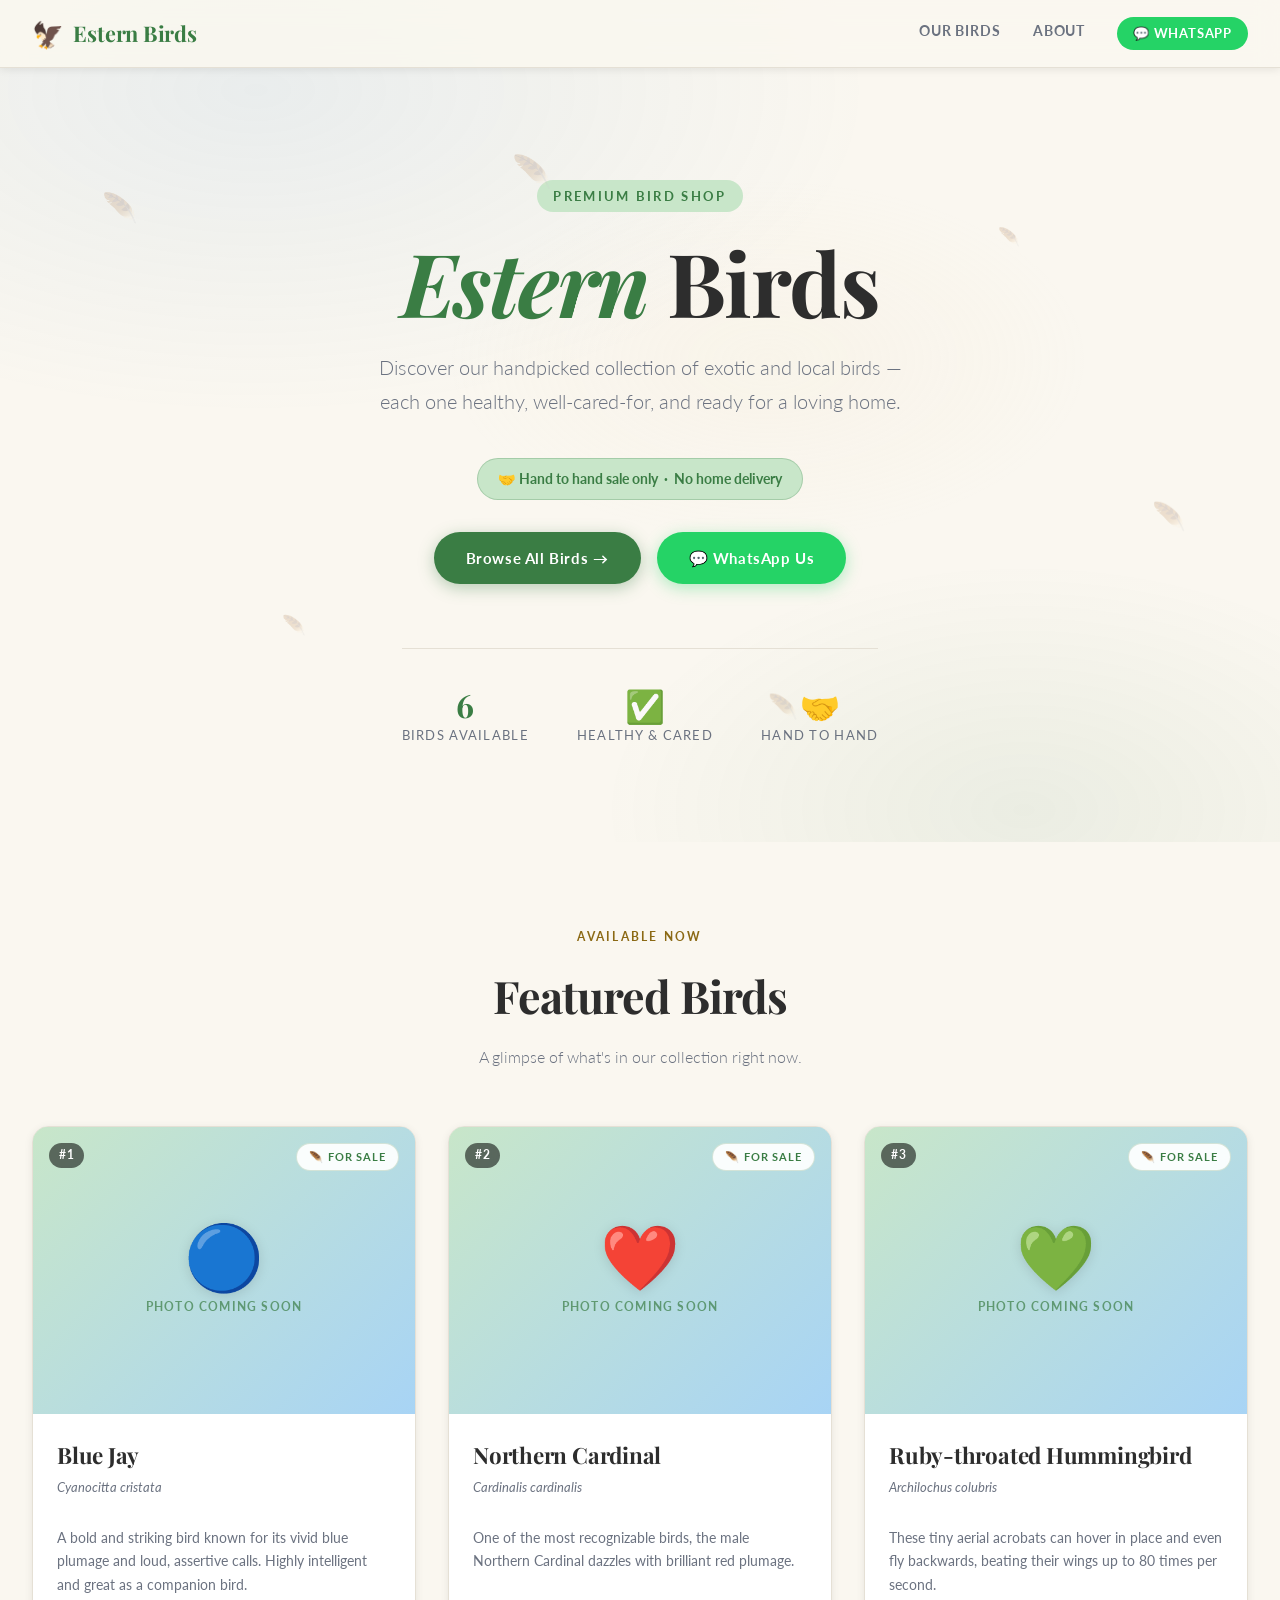
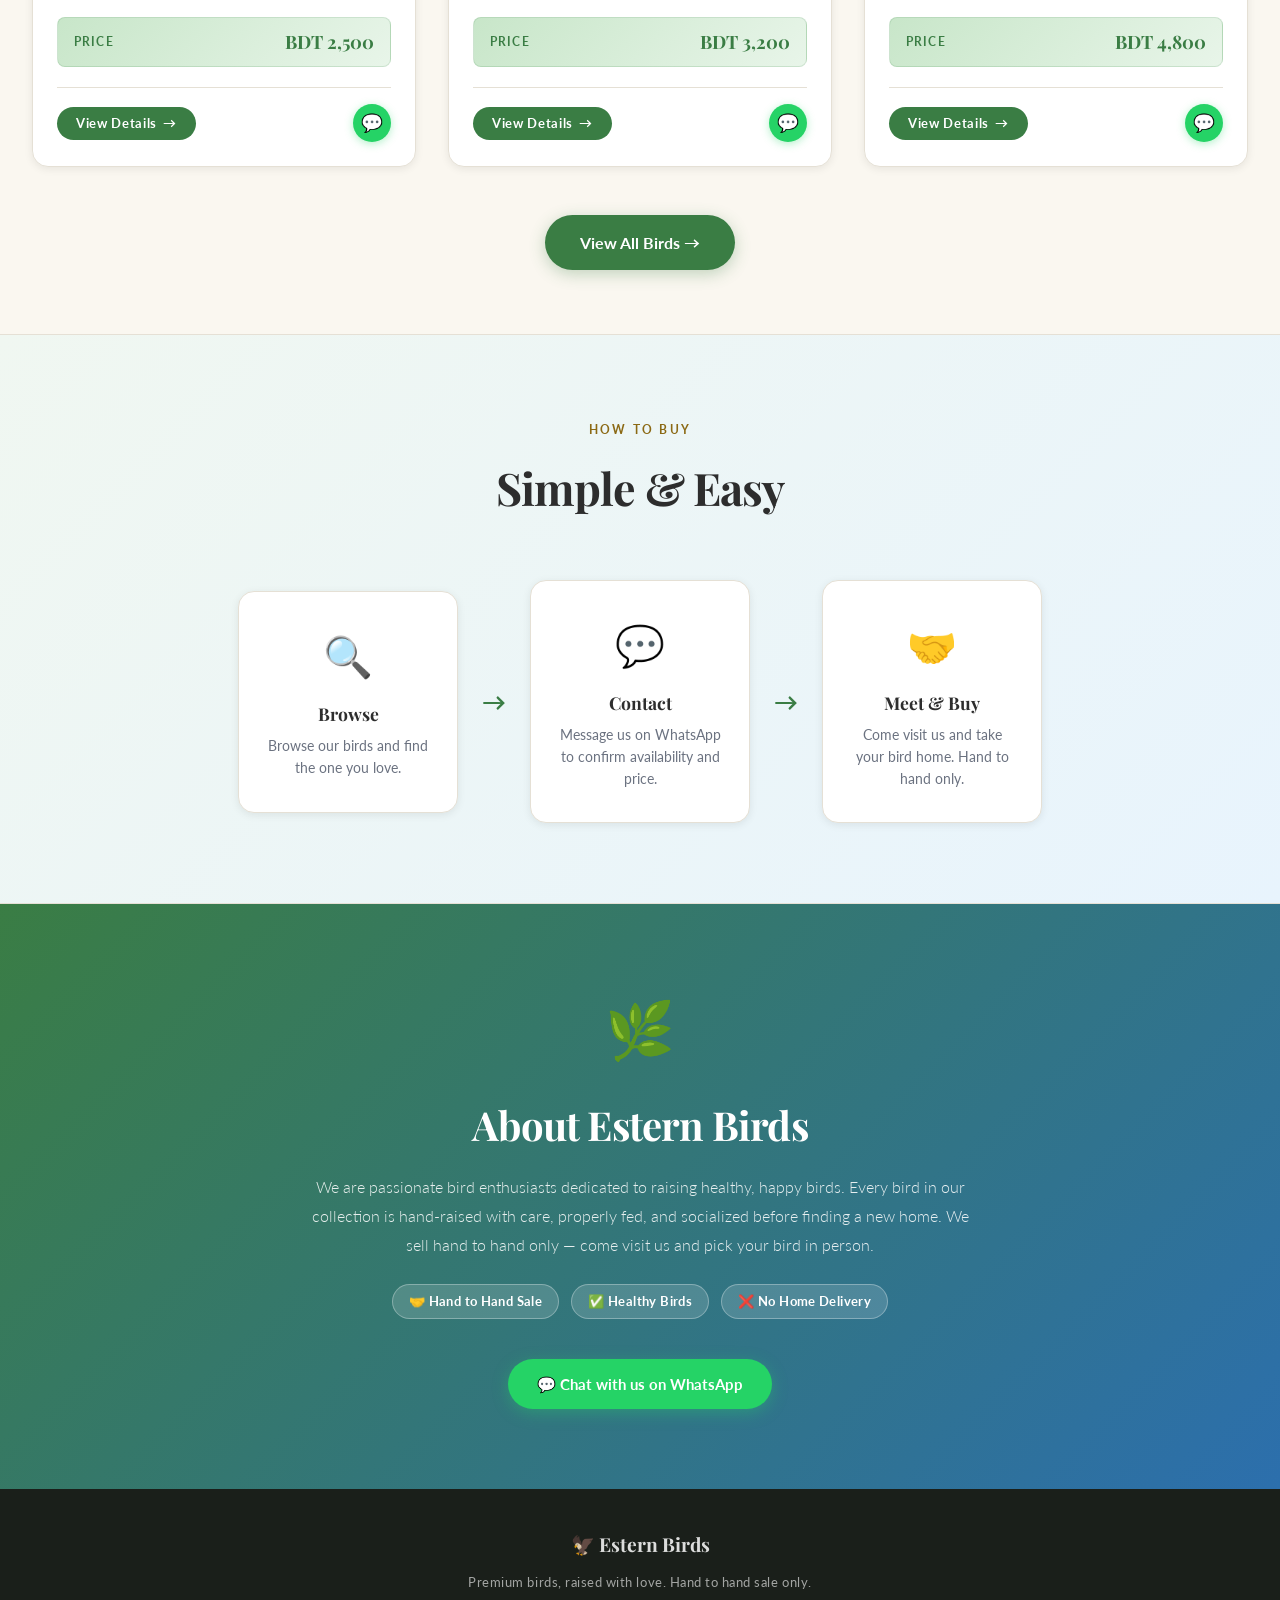
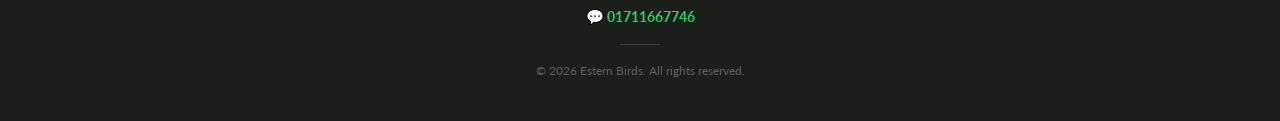
==== index.html @ b50571fa "Estern Birds v5.1 — bird shop website" ====
<!DOCTYPE html>
<html lang="en">
<head>
  <meta charset="UTF-8" />
  <meta name="viewport" content="width=device-width, initial-scale=1.0" />
  <meta name="description" content="Estern Birds — premium exotic and local birds for sale. Hand to hand sale only. Contact us on WhatsApp: 01711667746." />
  <title>Estern Birds — Premium Bird Shop</title>

  <!-- DNS prefetch for external resources -->
  <link rel="dns-prefetch" href="https://fonts.googleapis.com" />
  <link rel="dns-prefetch" href="https://cdn.jsdelivr.net" />
  <link rel="dns-prefetch" href="https://xirusglqbsijqqzzzuqk.supabase.co" />
  <link rel="dns-prefetch" href="https://res.cloudinary.com" />

  <link rel="preconnect" href="https://fonts.googleapis.com" />
  <link rel="preconnect" href="https://fonts.gstatic.com" crossorigin />

  <!-- Load fonts with display=swap for fast text render -->
  <link rel="stylesheet" href="https://fonts.googleapis.com/css2?family=Playfair+Display:ital,wght@0,700;1,400&family=Lato:wght@300;400;700&display=swap" />

  <link rel="stylesheet" href="styles.css" />

  <!-- Supabase loaded async — does not block page render -->
  <script src="https://cdn.jsdelivr.net/npm/@supabase/supabase-js@2/dist/umd/supabase.min.js" defer></script>
</head>
<body>

  <!-- ===================== NAVIGATION ===================== -->
  <nav class="navbar" role="navigation" aria-label="Main navigation">
    <a href="index.html" class="navbar__logo" aria-label="Estern Birds home">
      <span class="navbar__logo-icon" aria-hidden="true">🦅</span>
      Estern Birds
    </a>
    <ul class="navbar__links">
      <li><a href="birds.html">Our Birds</a></li>
      <li><a href="#about">About</a></li>
      <li>
        <a href="https://wa.me/8801711667746" target="_blank" rel="noopener noreferrer" class="navbar__whatsapp">
          💬 WhatsApp
        </a>
      </li>
    </ul>
  </nav>

  <!-- ===================== HERO ===================== -->
  <header class="hero" id="home">
    <div class="hero__feathers" aria-hidden="true">
      <span class="hero__feather">🪶</span>
      <span class="hero__feather">🪶</span>
      <span class="hero__feather">🪶</span>
      <span class="hero__feather">🪶</span>
      <span class="hero__feather">🪶</span>
      <span class="hero__feather">🪶</span>
    </div>

    <span class="hero__eyebrow">Premium Bird Shop</span>
    <h1 class="hero__title"><em>Estern</em> Birds</h1>
    <p class="hero__tagline">
      Discover our handpicked collection of exotic and local birds —
      each one healthy, well-cared-for, and ready for a loving home.
    </p>

    <div class="hero__notice">
      🤝 Hand to hand sale only &nbsp;·&nbsp; No home delivery
    </div>

    <div class="hero__actions">
      <a href="birds.html" class="hero__cta">Browse All Birds →</a>
      <a href="https://wa.me/8801711667746" target="_blank" rel="noopener noreferrer" class="hero__cta hero__cta--whatsapp">
        💬 WhatsApp Us
      </a>
    </div>

    <div class="hero__stats">
      <div class="hero__stat">
        <div class="hero__stat-number" id="stat-count">—</div>
        <div class="hero__stat-label">Birds Available</div>
      </div>
      <div class="hero__stat">
        <div class="hero__stat-number">✅</div>
        <div class="hero__stat-label">Healthy & Cared</div>
      </div>
      <div class="hero__stat">
        <div class="hero__stat-number">🤝</div>
        <div class="hero__stat-label">Hand to Hand</div>
      </div>
    </div>
  </header>

  <!-- ===================== FEATURED BIRDS ===================== -->
  <section class="featured" aria-labelledby="featured-title">
    <div class="featured__inner">
      <div class="section-header reveal">
        <span class="section-header__eyebrow">Available Now</span>
        <h2 class="section-header__title" id="featured-title">Featured Birds</h2>
        <p class="section-header__subtitle">A glimpse of what's in our collection right now.</p>
      </div>
      <div class="bird-grid" id="featured-grid" role="list" aria-label="Featured birds">
        <div class="loading-state" aria-live="polite">
          <div class="loading-spinner" aria-hidden="true"></div>
          <p>Loading birds…</p>
        </div>
      </div>
      <div class="featured__cta-wrap">
        <a href="birds.html" class="featured__cta">View All Birds →</a>
      </div>
    </div>
  </section>

  <!-- ===================== HOW IT WORKS ===================== -->
  <section class="how" aria-labelledby="how-title">
    <div class="how__inner reveal">
      <div class="section-header">
        <span class="section-header__eyebrow">How to Buy</span>
        <h2 class="section-header__title" id="how-title">Simple & Easy</h2>
      </div>
      <div class="how__steps">
        <div class="how__step">
          <div class="how__step-icon">🔍</div>
          <h3 class="how__step-title">Browse</h3>
          <p class="how__step-text">Browse our birds and find the one you love.</p>
        </div>
        <div class="how__step-arrow" aria-hidden="true">→</div>
        <div class="how__step">
          <div class="how__step-icon">💬</div>
          <h3 class="how__step-title">Contact</h3>
          <p class="how__step-text">Message us on WhatsApp to confirm availability and price.</p>
        </div>
        <div class="how__step-arrow" aria-hidden="true">→</div>
        <div class="how__step">
          <div class="how__step-icon">🤝</div>
          <h3 class="how__step-title">Meet & Buy</h3>
          <p class="how__step-text">Come visit us and take your bird home. Hand to hand only.</p>
        </div>
      </div>
    </div>
  </section>

  <!-- ===================== ABOUT ===================== -->
  <section class="about" id="about" aria-labelledby="about-title">
    <div class="about__inner reveal">
      <span class="about__icon" aria-hidden="true">🌿</span>
      <h2 class="about__title" id="about-title">About Estern Birds</h2>
      <p class="about__text">
        We are passionate bird enthusiasts dedicated to raising healthy, happy birds.
        Every bird in our collection is hand-raised with care, properly fed, and
        socialized before finding a new home. We sell hand to hand only — come visit
        us and pick your bird in person.
      </p>
      <div class="about__badges">
        <span class="about__badge">🤝 Hand to Hand Sale</span>
        <span class="about__badge">✅ Healthy Birds</span>
        <span class="about__badge">❌ No Home Delivery</span>
      </div>
      <a href="https://wa.me/8801711667746" target="_blank" rel="noopener noreferrer" class="about__cta">
        💬 Chat with us on WhatsApp
      </a>
    </div>
  </section>

  <!-- ===================== FOOTER ===================== -->
  <footer class="footer" role="contentinfo">
    <div class="footer__inner">
      <div class="footer__logo">🦅 Estern Birds</div>
      <div class="footer__tagline">Premium birds, raised with love. Hand to hand sale only.</div>
      <a href="https://wa.me/8801711667746" target="_blank" rel="noopener noreferrer" class="footer__whatsapp">
        💬 01711667746
      </a>
      <div class="footer__divider" aria-hidden="true"></div>
      <div class="footer__copy">&copy; <span id="footer-year"></span> Estern Birds. All rights reserved.</div>
    </div>
  </footer>

  <!-- ===================== MODAL ===================== -->
  <div class="modal-overlay" id="modal-overlay" role="dialog" aria-modal="true"
       aria-labelledby="modal-bird-name" aria-hidden="true">
    <div class="modal">
      <div class="modal__image-wrap" id="modal-media-wrap">
        <video class="modal__video" id="modal-video" controls playsinline
               style="display:none" preload="none">
          Your browser does not support video.
        </video>
        <img class="modal__image" id="modal-image" src="" alt="" style="display:none" />
        <div class="modal__placeholder" id="modal-placeholder" aria-hidden="true"></div>
        <button class="modal__close" id="modal-close" aria-label="Close bird details">✕</button>
      </div>
      <div class="modal__body">
        <div class="modal__id" id="modal-id"></div>
        <h2 class="modal__name" id="modal-bird-name"></h2>
        <p class="modal__species" id="modal-species"></p>
        <div class="modal__meta" id="modal-meta"></div>
        <p class="modal__description" id="modal-description"></p>
        <div class="modal__fun-fact" id="modal-fun-fact-block">
          <span class="modal__fun-fact-icon" aria-hidden="true">💡</span>
          <div class="modal__fun-fact-content">
            <strong>Fun Fact</strong>
            <p id="modal-fun-fact"></p>
          </div>
        </div>
        <div class="modal__purchase">
          <div class="modal__price-wrap">
            <span class="modal__price-label">Price</span>
            <span class="modal__price" id="modal-price"></span>
          </div>
          <a class="modal__whatsapp-btn" id="modal-whatsapp" href="#" target="_blank" rel="noopener noreferrer">
            💬 Order on WhatsApp
          </a>
        </div>
        <p class="modal__sale-note">🤝 Hand to hand sale only — no home delivery</p>
      </div>
    </div>
  </div>

  <script src="script.js" defer></script>
</body>
</html>
---- styles.css ----
/* ============================================================
   Estern Birds — styles.css  v5.0
   ============================================================ */

/* Fonts loaded via <link> in HTML for faster render — no @import here */

/* ---------- CSS Custom Properties ---------- */
:root {
  --color-sky:        #5b9bd5;
  --color-sky-light:  #a8d4f5;
  --color-sky-dark:   #2c6fad;
  --color-forest:     #3a7d44;
  --color-forest-mid: #5aaa68;
  --color-forest-light: #c8e6c9;
  --color-earth:      #8b6914;
  --color-earth-light:#f5e6c8;
  --color-cream:      #faf7f0;
  --color-white:      #ffffff;
  --color-text:       #2d2d2d;
  --color-text-muted: #6b7280;
  --color-border:     #e5e0d5;

  --font-heading: 'Playfair Display', Georgia, serif;
  --font-body:    'Lato', 'Helvetica Neue', Arial, sans-serif;

  --shadow-sm:  0 2px 8px rgba(0,0,0,0.08);
  --shadow-md:  0 6px 24px rgba(0,0,0,0.12);
  --shadow-lg:  0 16px 48px rgba(0,0,0,0.18);
  --radius-sm:  8px;
  --radius-md:  16px;
  --radius-lg:  24px;

  --transition: 0.3s cubic-bezier(0.4, 0, 0.2, 1);
}

/* ---------- Reset & Base ---------- */
*, *::before, *::after {
  box-sizing: border-box;
  margin: 0;
  padding: 0;
}

html {
  scroll-behavior: smooth;
}

body {
  font-family: var(--font-body);
  color: var(--color-text);
  background-color: var(--color-cream);
  line-height: 1.6;
  overflow-x: hidden;
}

img {
  max-width: 100%;
  display: block;
}

a {
  color: inherit;
  text-decoration: none;
}

/* ---------- Static Background (no animation = faster paint) ---------- */
body::before {
  content: '';
  position: fixed;
  inset: 0;
  z-index: -1;
  background:
    radial-gradient(ellipse 80% 60% at 20% 10%, rgba(91,155,213,0.10) 0%, transparent 60%),
    radial-gradient(ellipse 60% 50% at 80% 90%, rgba(58,125,68,0.08) 0%, transparent 55%),
    radial-gradient(ellipse 50% 40% at 60% 40%, rgba(245,230,200,0.15) 0%, transparent 50%);
  will-change: auto;
}

/* ---------- Navigation ---------- */
.navbar {
  position: sticky;
  top: 0;
  z-index: 100;
  display: flex;
  align-items: center;
  justify-content: space-between;
  padding: 0 2rem;
  height: 68px;
  background: rgba(250, 247, 240, 0.88);
  backdrop-filter: blur(12px);
  -webkit-backdrop-filter: blur(12px);
  border-bottom: 1px solid var(--color-border);
  box-shadow: var(--shadow-sm);
}

.navbar__logo {
  display: flex;
  align-items: center;
  gap: 0.6rem;
  font-family: var(--font-heading);
  font-size: 1.35rem;
  font-weight: 700;
  color: var(--color-forest);
  letter-spacing: -0.01em;
}

.navbar__logo-icon {
  font-size: 1.6rem;
  line-height: 1;
}

.navbar__links {
  display: flex;
  list-style: none;
  gap: 2rem;
}

.navbar__links a {
  font-size: 0.9rem;
  font-weight: 700;
  letter-spacing: 0.06em;
  text-transform: uppercase;
  color: var(--color-text-muted);
  transition: color var(--transition);
  position: relative;
}

.navbar__links a::after {
  content: '';
  position: absolute;
  bottom: -3px;
  left: 0;
  width: 0;
  height: 2px;
  background: var(--color-forest);
  border-radius: 2px;
  transition: width var(--transition);
}

.navbar__links a:hover {
  color: var(--color-forest);
}

.navbar__links a:hover::after {
  width: 100%;
}

.navbar__whatsapp {
  display: inline-flex;
  align-items: center;
  gap: 0.35rem;
  background: #25d366;
  color: #fff !important;
  padding: 0.35rem 1rem;
  border-radius: 100px;
  font-size: 0.82rem !important;
  transition: background var(--transition), transform var(--transition) !important;
}

.navbar__whatsapp:hover {
  background: #1ebe5d !important;
  transform: translateY(-1px);
}

.navbar__whatsapp::after {
  display: none !important;
}

/* ---------- Birds Page Hero ---------- */
.page-hero {
  background: linear-gradient(135deg, var(--color-forest) 0%, var(--color-sky-dark) 100%);
  color: var(--color-white);
  padding: 4rem 2rem 3.5rem;
  text-align: center;
}

.page-hero__inner {
  max-width: 700px;
  margin: 0 auto;
}

.page-hero__title {
  font-family: var(--font-heading);
  font-size: clamp(2.2rem, 5vw, 3.8rem);
  font-weight: 700;
  line-height: 1.1;
  color: var(--color-white);
  margin: 0.8rem 0 1rem;
  letter-spacing: -0.02em;
}

.page-hero__title em {
  font-style: italic;
  color: var(--color-sky-light);
}

.page-hero__subtitle {
  font-size: 1rem;
  opacity: 0.85;
  font-weight: 300;
  margin-bottom: 1.5rem;
}

.page-hero__notice {
  display: inline-flex;
  align-items: center;
  gap: 0.6rem;
  background: rgba(255,255,255,0.15);
  border: 1px solid rgba(255,255,255,0.3);
  border-radius: var(--radius-md);
  padding: 0.75rem 1.25rem;
  font-size: 0.88rem;
  font-weight: 700;
  color: #fff;
  max-width: 480px;
  text-align: left;
  line-height: 1.5;
}

/* Active nav link */
.navbar__link--active {
  color: var(--color-forest) !important;
}

.navbar__link--active::after {
  width: 100% !important;
}

/* Modal sale note */
.modal__sale-note {
  margin-top: 1rem;
  text-align: center;
  font-size: 0.82rem;
  font-weight: 700;
  color: var(--color-text-muted);
  background: var(--color-earth-light);
  border-radius: var(--radius-sm);
  padding: 0.5rem 1rem;
}

/* ---------- Hero Notice ---------- */
.hero__notice {
  display: inline-flex;
  align-items: center;
  gap: 0.6rem;
  background: var(--color-forest-light);
  border: 1px solid rgba(58,125,68,0.25);
  color: var(--color-forest);
  font-size: 0.88rem;
  font-weight: 700;
  padding: 0.55rem 1.25rem;
  border-radius: 100px;
  margin-bottom: 2rem;
}

/* ---------- Featured Section ---------- */
.featured {
  padding: 5rem 2rem 4rem;
  background: var(--color-cream);
}

.featured__inner {
  max-width: 1280px;
  margin: 0 auto;
}

.featured__cta-wrap {
  text-align: center;
  margin-top: 3rem;
}

.featured__cta {
  display: inline-flex;
  align-items: center;
  gap: 0.5rem;
  background: var(--color-forest);
  color: var(--color-white);
  font-family: var(--font-body);
  font-size: 1rem;
  font-weight: 700;
  padding: 0.9rem 2.2rem;
  border-radius: 100px;
  text-decoration: none;
  transition: background var(--transition), transform var(--transition), box-shadow var(--transition);
  box-shadow: 0 4px 16px rgba(58,125,68,0.3);
}

.featured__cta:hover {
  background: var(--color-sky-dark);
  transform: translateY(-2px);
  box-shadow: 0 8px 24px rgba(44,111,173,0.35);
}

/* ---------- How It Works ---------- */
.how {
  background: linear-gradient(135deg, #f0f7f1 0%, #e8f4fd 100%);
  padding: 5rem 2rem;
  border-top: 1px solid var(--color-border);
  border-bottom: 1px solid var(--color-border);
}

.how__inner {
  max-width: 900px;
  margin: 0 auto;
  text-align: center;
}

.how__steps {
  display: flex;
  align-items: center;
  justify-content: center;
  gap: 1.5rem;
  margin-top: 3rem;
  flex-wrap: wrap;
}

.how__step {
  background: var(--color-white);
  border-radius: var(--radius-md);
  padding: 2rem 1.5rem;
  flex: 1;
  min-width: 180px;
  max-width: 220px;
  box-shadow: var(--shadow-sm);
  border: 1px solid var(--color-border);
}

.how__step-icon {
  font-size: 2.5rem;
  margin-bottom: 0.75rem;
}

.how__step-title {
  font-family: var(--font-heading);
  font-size: 1.1rem;
  font-weight: 700;
  color: var(--color-text);
  margin-bottom: 0.5rem;
}

.how__step-text {
  font-size: 0.85rem;
  color: var(--color-text-muted);
  line-height: 1.6;
}

.how__step-arrow {
  font-size: 1.5rem;
  color: var(--color-forest);
  font-weight: 700;
  flex-shrink: 0;
}

@media (max-width: 600px) {
  .how__step-arrow { display: none; }
  .how__steps { gap: 1rem; }
  .how__step { max-width: 100%; }
}

/* ---------- Hero ---------- */
.hero {
  position: relative;
  display: flex;
  flex-direction: column;
  align-items: center;
  justify-content: center;
  text-align: center;
  padding: 7rem 2rem 6rem;
  overflow: hidden;
}

.hero__feathers {
  position: absolute;
  inset: 0;
  pointer-events: none;
  overflow: hidden;
}

.hero__feather {
  position: absolute;
  font-size: 1.4rem;
  opacity: 0.18;
  animation: floatFeather linear infinite;
}

.hero__feather:nth-child(1)  { left: 8%;  top: 15%; animation-duration: 14s; animation-delay: 0s;   font-size: 1.8rem; }
.hero__feather:nth-child(2)  { left: 22%; top: 70%; animation-duration: 18s; animation-delay: -4s;  font-size: 1.2rem; }
.hero__feather:nth-child(3)  { left: 40%; top: 10%; animation-duration: 12s; animation-delay: -2s;  font-size: 2rem;   }
.hero__feather:nth-child(4)  { left: 60%; top: 80%; animation-duration: 16s; animation-delay: -6s;  font-size: 1.5rem; }
.hero__feather:nth-child(5)  { left: 78%; top: 20%; animation-duration: 20s; animation-delay: -8s;  font-size: 1.1rem; }
.hero__feather:nth-child(6)  { left: 90%; top: 55%; animation-duration: 15s; animation-delay: -3s;  font-size: 1.7rem; }
.hero__feather:nth-child(7)  { left: 5%;  top: 50%; animation-duration: 22s; animation-delay: -10s; font-size: 1.3rem; }
.hero__feather:nth-child(8)  { left: 50%; top: 45%; animation-duration: 17s; animation-delay: -5s;  font-size: 0.9rem; }

@keyframes floatFeather {
  0%   { transform: translateY(0px) rotate(0deg);   opacity: 0.18; }
  25%  { transform: translateY(-18px) rotate(8deg);  opacity: 0.25; }
  50%  { transform: translateY(-8px) rotate(-5deg);  opacity: 0.18; }
  75%  { transform: translateY(-22px) rotate(12deg); opacity: 0.22; }
  100% { transform: translateY(0px) rotate(0deg);   opacity: 0.18; }
}

.hero__eyebrow {
  display: inline-block;
  font-family: var(--font-body);
  font-size: 0.8rem;
  font-weight: 700;
  letter-spacing: 0.18em;
  text-transform: uppercase;
  color: var(--color-forest);
  background: var(--color-forest-light);
  padding: 0.35rem 1rem;
  border-radius: 100px;
  margin-bottom: 1.4rem;
}

.hero__title {
  font-family: var(--font-heading);
  font-size: clamp(2.8rem, 7vw, 5.5rem);
  font-weight: 700;
  line-height: 1.1;
  color: var(--color-text);
  margin-bottom: 1.2rem;
  letter-spacing: -0.02em;
}

.hero__title em {
  font-style: italic;
  color: var(--color-forest);
}

.hero__tagline {
  font-size: clamp(1rem, 2.5vw, 1.25rem);
  color: var(--color-text-muted);
  max-width: 560px;
  margin-bottom: 2.5rem;
  font-weight: 300;
  line-height: 1.7;
}

.hero__sale-note {
  display: block;
  margin-top: 0.75rem;
  font-size: 0.95rem;
  font-weight: 700;
  color: var(--color-forest);
  background: var(--color-forest-light);
  padding: 0.4rem 1rem;
  border-radius: 100px;
  display: inline-block;
}

.hero__actions {
  display: flex;
  gap: 1rem;
  flex-wrap: wrap;
  justify-content: center;
}

.hero__cta {
  display: inline-flex;
  align-items: center;
  gap: 0.5rem;
  background: var(--color-forest);
  color: var(--color-white);
  font-family: var(--font-body);
  font-size: 0.95rem;
  font-weight: 700;
  letter-spacing: 0.04em;
  padding: 0.85rem 2rem;
  border-radius: 100px;
  border: none;
  cursor: pointer;
  transition: background var(--transition), transform var(--transition), box-shadow var(--transition);
  box-shadow: 0 4px 16px rgba(58,125,68,0.35);
}

.hero__cta:hover {
  background: var(--color-sky-dark);
  transform: translateY(-2px);
  box-shadow: 0 8px 24px rgba(44,111,173,0.35);
}

.hero__cta--whatsapp {
  background: #25d366;
  box-shadow: 0 4px 16px rgba(37,211,102,0.35);
}

.hero__cta--whatsapp:hover {
  background: #1ebe5d;
  box-shadow: 0 8px 24px rgba(37,211,102,0.4);
}

.hero__stats {
  display: flex;
  gap: 3rem;
  margin-top: 4rem;
  padding-top: 2.5rem;
  border-top: 1px solid var(--color-border);
}

.hero__stat {
  text-align: center;
}

.hero__stat-number {
  font-family: var(--font-heading);
  font-size: 2rem;
  font-weight: 700;
  color: var(--color-forest);
  line-height: 1;
}

.hero__stat-label {
  font-size: 0.8rem;
  color: var(--color-text-muted);
  text-transform: uppercase;
  letter-spacing: 0.1em;
  margin-top: 0.3rem;
}

/* ---------- Gallery Section ---------- */
.gallery {
  padding: 5rem 2rem 6rem;
  max-width: 1280px;
  margin: 0 auto;
}

.section-header {
  text-align: center;
  margin-bottom: 3.5rem;
}

.section-header__eyebrow {
  display: inline-block;
  font-size: 0.78rem;
  font-weight: 700;
  letter-spacing: 0.18em;
  text-transform: uppercase;
  color: var(--color-earth);
  margin-bottom: 0.8rem;
}

.section-header__title {
  font-family: var(--font-heading);
  font-size: clamp(1.8rem, 4vw, 2.8rem);
  font-weight: 700;
  color: var(--color-text);
  letter-spacing: -0.02em;
  margin-bottom: 0.8rem;
}

.section-header__subtitle {
  font-size: 1rem;
  color: var(--color-text-muted);
  max-width: 480px;
  margin: 0 auto;
  font-weight: 300;
}

/* ---------- Bird Grid ---------- */
.bird-grid {
  display: grid;
  grid-template-columns: repeat(auto-fill, minmax(320px, 1fr));
  gap: 2rem;
}

/* ---------- Bird Card ---------- */
.bird-card {
  background: var(--color-white);
  border-radius: var(--radius-md);
  overflow: hidden;
  box-shadow: var(--shadow-sm);
  border: 1px solid var(--color-border);
  transition: transform var(--transition), box-shadow var(--transition);
  display: flex;
  flex-direction: column;
  cursor: pointer;
  will-change: transform;
  contain: layout style;
}

.bird-card:hover {
  transform: translateY(-8px);
  box-shadow: var(--shadow-lg);
}

.bird-card__image-wrap {
  position: relative;
  width: 100%;
  aspect-ratio: 4 / 3;
  overflow: hidden;
  background: linear-gradient(135deg, var(--color-forest-light) 0%, var(--color-sky-light) 100%);
}

.bird-card__image {
  width: 100%;
  height: 100%;
  object-fit: cover;
  transition: transform 0.5s cubic-bezier(0.4, 0, 0.2, 1);
}

.bird-card:hover .bird-card__image {
  transform: scale(1.06);
}

.bird-card__placeholder {
  position: absolute;
  inset: 0;
  display: flex;
  flex-direction: column;
  align-items: center;
  justify-content: center;
  gap: 0.6rem;
  background: linear-gradient(135deg, var(--color-forest-light) 0%, var(--color-sky-light) 100%);
}

.bird-card__placeholder-icon {
  font-size: 4rem;
  line-height: 1;
  filter: drop-shadow(0 2px 6px rgba(0,0,0,0.12));
}

.bird-card__placeholder-text {
  font-size: 0.75rem;
  font-weight: 700;
  letter-spacing: 0.1em;
  text-transform: uppercase;
  color: var(--color-forest);
  opacity: 0.7;
}

.bird-card__badge {
  position: absolute;
  top: 1rem;
  right: 1rem;
  background: rgba(255,255,255,0.92);
  backdrop-filter: blur(6px);
  border-radius: 100px;
  padding: 0.25rem 0.75rem;
  font-size: 0.7rem;
  font-weight: 700;
  letter-spacing: 0.08em;
  text-transform: uppercase;
  color: var(--color-forest);
  border: 1px solid rgba(58,125,68,0.2);
}

.bird-card__body {
  padding: 1.5rem;
  flex: 1;
  display: flex;
  flex-direction: column;
}

.bird-card__name {
  font-family: var(--font-heading);
  font-size: 1.4rem;
  font-weight: 700;
  color: var(--color-text);
  margin-bottom: 0.2rem;
  letter-spacing: -0.01em;
}

.bird-card__species {
  font-size: 0.82rem;
  font-style: italic;
  color: var(--color-text-muted);
  margin-bottom: 1rem;
}

.bird-card__description {
  font-size: 0.9rem;
  color: var(--color-text-muted);
  line-height: 1.65;
  flex: 1;
  margin-bottom: 1.25rem;
  display: -webkit-box;
  -webkit-line-clamp: 3;
  -webkit-box-orient: vertical;
  overflow: hidden;
}

.bird-card__fun-fact {
  display: flex;
  gap: 0.5rem;
  align-items: flex-start;
  background: var(--color-earth-light);
  border-left: 3px solid var(--color-earth);
  border-radius: 0 var(--radius-sm) var(--radius-sm) 0;
  padding: 0.65rem 0.85rem;
  margin-bottom: 1.25rem;
  font-size: 0.8rem;
  color: var(--color-earth);
  line-height: 1.5;
}

.bird-card__fun-fact-icon {
  flex-shrink: 0;
  font-size: 0.9rem;
  margin-top: 0.05rem;
}

/* ---------- Price Row ---------- */
.bird-card__price-row {
  display: flex;
  align-items: center;
  justify-content: space-between;
  background: linear-gradient(135deg, var(--color-forest-light) 0%, #e8f5e9 100%);
  border-radius: var(--radius-sm);
  padding: 0.6rem 1rem;
  margin-bottom: 1.25rem;
  border: 1px solid rgba(58,125,68,0.15);
}

.bird-card__price-label {
  font-size: 0.72rem;
  font-weight: 700;
  letter-spacing: 0.1em;
  text-transform: uppercase;
  color: var(--color-forest);
}

.bird-card__price {
  font-family: var(--font-heading);
  font-size: 1.15rem;
  font-weight: 700;
  color: var(--color-forest);
}

.bird-card__footer {
  display: flex;
  align-items: center;
  justify-content: space-between;
  padding-top: 1rem;
  border-top: 1px solid var(--color-border);
}

.bird-card__btn {
  display: inline-flex;
  align-items: center;
  gap: 0.4rem;
  background: var(--color-forest);
  color: var(--color-white);
  font-family: var(--font-body);
  font-size: 0.82rem;
  font-weight: 700;
  letter-spacing: 0.05em;
  padding: 0.55rem 1.2rem;
  border-radius: 100px;
  border: none;
  cursor: pointer;
  transition: background var(--transition), transform var(--transition);
}

.bird-card__btn:hover {
  background: var(--color-sky-dark);
  transform: translateX(2px);
}

.bird-card__btn-arrow {
  transition: transform var(--transition);
}

.bird-card__btn:hover .bird-card__btn-arrow {
  transform: translateX(3px);
}

/* WhatsApp quick-order button on card */
.bird-card__whatsapp {
  display: inline-flex;
  align-items: center;
  justify-content: center;
  width: 38px;
  height: 38px;
  border-radius: 50%;
  background: #25d366;
  font-size: 1.1rem;
  text-decoration: none;
  transition: background var(--transition), transform var(--transition), box-shadow var(--transition);
  box-shadow: 0 2px 8px rgba(37,211,102,0.35);
  flex-shrink: 0;
}

.bird-card__whatsapp:hover {
  background: #1ebe5d;
  transform: scale(1.12);
  box-shadow: 0 4px 14px rgba(37,211,102,0.5);
}

.bird-card__icon {
  font-size: 1.4rem;
  line-height: 1;
}

/* ---------- Loading State ---------- */
.loading-state {
  grid-column: 1 / -1;
  display: flex;
  flex-direction: column;
  align-items: center;
  justify-content: center;
  padding: 5rem 2rem;
  gap: 1.2rem;
  color: var(--color-text-muted);
}

.loading-spinner {
  width: 44px;
  height: 44px;
  border: 3px solid var(--color-border);
  border-top-color: var(--color-forest);
  border-radius: 50%;
  animation: spin 0.8s linear infinite;
}

@keyframes spin {
  to { transform: rotate(360deg); }
}

/* ---------- Modal Video Player ---------- */
.modal__video {
  width: 100%;
  height: 100%;
  object-fit: cover;
  background: #000;
  display: block;
}

/* ---------- Bird Card ID ---------- */
.bird-card__id {
  position: absolute;
  top: 1rem;
  left: 1rem;
  background: rgba(0,0,0,0.55);
  color: #fff;
  font-size: 0.72rem;
  font-weight: 700;
  letter-spacing: 0.08em;
  padding: 0.2rem 0.6rem;
  border-radius: 100px;
  backdrop-filter: blur(4px);
  z-index: 2;
}

/* ---------- Bird Card Meta (gender + age) ---------- */
.bird-card__meta {
  display: flex;
  gap: 0.5rem;
  flex-wrap: wrap;
  margin-bottom: 0.75rem;
}

.bird-card__meta-tag {
  display: inline-flex;
  align-items: center;
  gap: 0.25rem;
  background: var(--color-sky-light);
  color: var(--color-sky-dark);
  font-size: 0.75rem;
  font-weight: 700;
  padding: 0.2rem 0.65rem;
  border-radius: 100px;
  border: 1px solid rgba(44,111,173,0.15);
}

/* ---------- Modal ID + Meta ---------- */
.modal__id {
  display: inline-block;
  background: var(--color-text);
  color: #fff;
  font-size: 0.75rem;
  font-weight: 700;
  letter-spacing: 0.1em;
  padding: 0.2rem 0.7rem;
  border-radius: 100px;
  margin-bottom: 0.6rem;
}

.modal__meta {
  display: flex;
  gap: 0.5rem;
  flex-wrap: wrap;
  margin-bottom: 1rem;
}

.modal__meta-tag {
  display: inline-flex;
  align-items: center;
  gap: 0.3rem;
  background: var(--color-sky-light);
  color: var(--color-sky-dark);
  font-size: 0.82rem;
  font-weight: 700;
  padding: 0.3rem 0.85rem;
  border-radius: 100px;
  border: 1px solid rgba(44,111,173,0.15);
}

/* ---------- Bird Card Video Badge ---------- */
.bird-card__video-badge {
  position: absolute;
  bottom: 1rem;
  left: 1rem;
  background: rgba(0,0,0,0.72);
  color: #fff;
  font-size: 0.72rem;
  font-weight: 700;
  letter-spacing: 0.06em;
  padding: 0.25rem 0.7rem;
  border-radius: 100px;
  backdrop-filter: blur(4px);
  border: 1px solid rgba(255,255,255,0.2);
}

/* ---------- Modal ---------- */
.modal-overlay {
  position: fixed;
  inset: 0;
  z-index: 200;
  background: rgba(0,0,0,0.55);
  backdrop-filter: blur(4px);
  display: flex;
  align-items: center;
  justify-content: center;
  padding: 1.5rem;
  opacity: 0;
  pointer-events: none;
  transition: opacity var(--transition);
}

.modal-overlay.is-open {
  opacity: 1;
  pointer-events: all;
}

.modal {
  background: var(--color-white);
  border-radius: var(--radius-lg);
  max-width: 640px;
  width: 100%;
  max-height: 90vh;
  overflow-y: auto;
  box-shadow: var(--shadow-lg);
  transform: translateY(24px) scale(0.97);
  transition: transform var(--transition);
}

.modal-overlay.is-open .modal {
  transform: translateY(0) scale(1);
}

.modal__image-wrap {
  position: relative;
  width: 100%;
  aspect-ratio: 16 / 9;
  overflow: hidden;
  background: linear-gradient(135deg, var(--color-forest-light) 0%, var(--color-sky-light) 100%);
}

.modal__image {
  width: 100%;
  height: 100%;
  object-fit: cover;
}

.modal__placeholder {
  position: absolute;
  inset: 0;
  display: flex;
  align-items: center;
  justify-content: center;
  font-size: 6rem;
}

.modal__close {
  position: absolute;
  top: 1rem;
  right: 1rem;
  width: 36px;
  height: 36px;
  border-radius: 50%;
  background: rgba(255,255,255,0.9);
  border: none;
  cursor: pointer;
  font-size: 1.1rem;
  display: flex;
  align-items: center;
  justify-content: center;
  transition: background var(--transition), transform var(--transition);
  z-index: 10;
}

.modal__close:hover {
  background: var(--color-white);
  transform: scale(1.1);
}

.modal__body {
  padding: 2rem;
}

.modal__name {
  font-family: var(--font-heading);
  font-size: 2rem;
  font-weight: 700;
  color: var(--color-text);
  margin-bottom: 0.25rem;
}

.modal__species {
  font-size: 0.9rem;
  font-style: italic;
  color: var(--color-text-muted);
  margin-bottom: 1.25rem;
}

.modal__description {
  font-size: 0.95rem;
  color: var(--color-text-muted);
  line-height: 1.75;
  margin-bottom: 1.5rem;
}

.modal__fun-fact {
  display: flex;
  gap: 0.75rem;
  align-items: flex-start;
  background: var(--color-earth-light);
  border-radius: var(--radius-sm);
  padding: 1rem 1.25rem;
  border-left: 4px solid var(--color-earth);
}

.modal__fun-fact-icon {
  font-size: 1.2rem;
  flex-shrink: 0;
}

.modal__fun-fact-content strong {
  display: block;
  font-size: 0.75rem;
  font-weight: 700;
  letter-spacing: 0.1em;
  text-transform: uppercase;
  color: var(--color-earth);
  margin-bottom: 0.3rem;
}

.modal__fun-fact-content p {
  font-size: 0.88rem;
  color: var(--color-text);
  line-height: 1.6;
}

/* ---------- Modal Purchase Row ---------- */
.modal__purchase {
  display: flex;
  align-items: center;
  justify-content: space-between;
  gap: 1rem;
  margin-top: 1.5rem;
  padding: 1.25rem;
  background: linear-gradient(135deg, var(--color-forest-light) 0%, #e8f5e9 100%);
  border-radius: var(--radius-md);
  border: 1px solid rgba(58,125,68,0.15);
  flex-wrap: wrap;
}

.modal__price-wrap {
  display: flex;
  flex-direction: column;
  gap: 0.15rem;
}

.modal__price-label {
  font-size: 0.72rem;
  font-weight: 700;
  letter-spacing: 0.1em;
  text-transform: uppercase;
  color: var(--color-forest);
}

.modal__price {
  font-family: var(--font-heading);
  font-size: 1.6rem;
  font-weight: 700;
  color: var(--color-forest);
  line-height: 1;
}

.modal__whatsapp-btn {
  display: inline-flex;
  align-items: center;
  gap: 0.5rem;
  background: #25d366;
  color: #fff;
  font-family: var(--font-body);
  font-size: 0.9rem;
  font-weight: 700;
  padding: 0.75rem 1.5rem;
  border-radius: 100px;
  text-decoration: none;
  transition: background var(--transition), transform var(--transition), box-shadow var(--transition);
  box-shadow: 0 4px 14px rgba(37,211,102,0.35);
  white-space: nowrap;
}

.modal__whatsapp-btn:hover {
  background: #1ebe5d;
  transform: translateY(-2px);
  box-shadow: 0 6px 20px rgba(37,211,102,0.45);
}

/* ---------- About Section ---------- */
.about {
  background: linear-gradient(135deg, var(--color-forest) 0%, var(--color-sky-dark) 100%);
  color: var(--color-white);
  padding: 5rem 2rem;
  text-align: center;
}

.about__inner {
  max-width: 680px;
  margin: 0 auto;
}

.about__icon {
  font-size: 3.5rem;
  margin-bottom: 1.2rem;
  display: block;
}

.about__title {
  font-family: var(--font-heading);
  font-size: clamp(1.8rem, 4vw, 2.5rem);
  font-weight: 700;
  margin-bottom: 1rem;
  letter-spacing: -0.02em;
}

.about__text {
  font-size: 1rem;
  line-height: 1.8;
  opacity: 0.88;
  font-weight: 300;
  margin-bottom: 1.5rem;
}

.about__badges {
  display: flex;
  gap: 0.75rem;
  flex-wrap: wrap;
  justify-content: center;
  margin-bottom: 0.5rem;
}

.about__badge {
  background: rgba(255,255,255,0.15);
  border: 1px solid rgba(255,255,255,0.3);
  color: #fff;
  font-size: 0.82rem;
  font-weight: 700;
  padding: 0.4rem 1rem;
  border-radius: 100px;
  letter-spacing: 0.03em;
}

.about__cta {
  display: inline-flex;
  align-items: center;
  gap: 0.5rem;
  background: #25d366;
  color: #fff;
  font-family: var(--font-body);
  font-size: 0.95rem;
  font-weight: 700;
  padding: 0.8rem 1.8rem;
  border-radius: 100px;
  margin-top: 2rem;
  text-decoration: none;
  transition: background var(--transition), transform var(--transition), box-shadow var(--transition);
  box-shadow: 0 4px 16px rgba(37,211,102,0.35);
}

.about__cta:hover {
  background: #1ebe5d;
  transform: translateY(-2px);
  box-shadow: 0 8px 24px rgba(37,211,102,0.45);
}

/* ---------- Footer ---------- */
.footer {
  background: #1a1f1a;
  color: rgba(255,255,255,0.6);
  padding: 2.5rem 2rem;
  text-align: center;
}

.footer__inner {
  max-width: 1280px;
  margin: 0 auto;
  display: flex;
  flex-direction: column;
  align-items: center;
  gap: 0.75rem;
}

.footer__logo {
  font-family: var(--font-heading);
  font-size: 1.2rem;
  color: rgba(255,255,255,0.85);
  font-weight: 700;
}

.footer__tagline {
  font-size: 0.82rem;
  letter-spacing: 0.04em;
}

.footer__whatsapp {
  display: inline-flex;
  align-items: center;
  gap: 0.4rem;
  color: #25d366;
  font-size: 0.9rem;
  font-weight: 700;
  text-decoration: none;
  transition: color var(--transition);
}

.footer__whatsapp:hover {
  color: #1ebe5d;
}

.footer__divider {
  width: 40px;
  height: 1px;
  background: rgba(255,255,255,0.15);
  margin: 0.25rem 0;
}

.footer__copy {
  font-size: 0.78rem;
  opacity: 0.5;
}

/* ---------- Scroll-reveal animation ---------- */
.reveal {
  opacity: 0;
  transform: translateY(28px);
  transition: opacity 0.6s ease, transform 0.6s ease;
}

.reveal.is-visible {
  opacity: 1;
  transform: translateY(0);
}

/* ---------- Responsive ---------- */
@media (max-width: 768px) {
  .navbar {
    padding: 0 1.25rem;
  }

  .navbar__links {
    gap: 1.2rem;
  }

  .hero {
    padding: 5rem 1.5rem 4rem;
  }

  .hero__stats {
    gap: 2rem;
  }

  .gallery {
    padding: 3.5rem 1.25rem 4rem;
  }

  .bird-grid {
    grid-template-columns: 1fr;
    gap: 1.5rem;
  }

  .modal__body {
    padding: 1.5rem;
  }
}

@media (max-width: 480px) {
  .navbar__links {
    display: none;
  }

  .hero__stats {
    flex-direction: column;
    gap: 1.2rem;
    align-items: center;
  }

  .bird-grid {
    grid-template-columns: 1fr;
  }
}
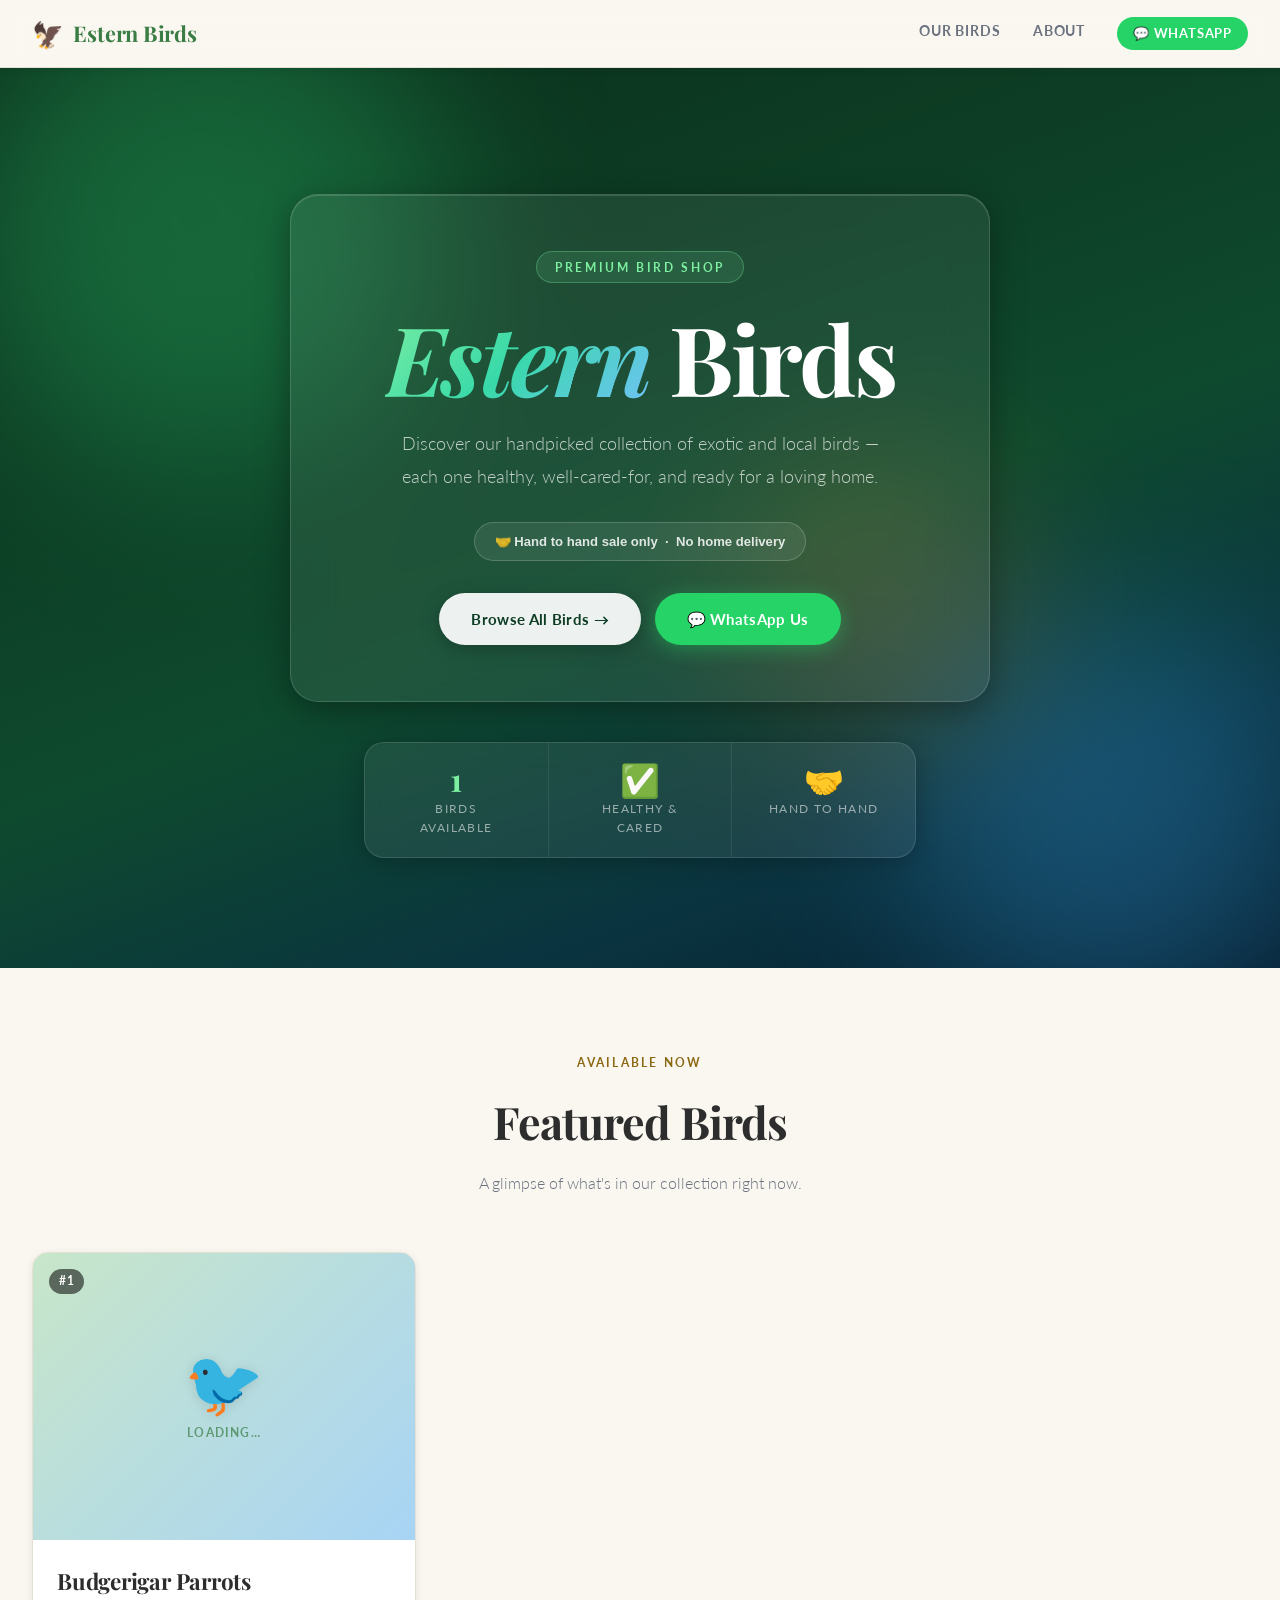
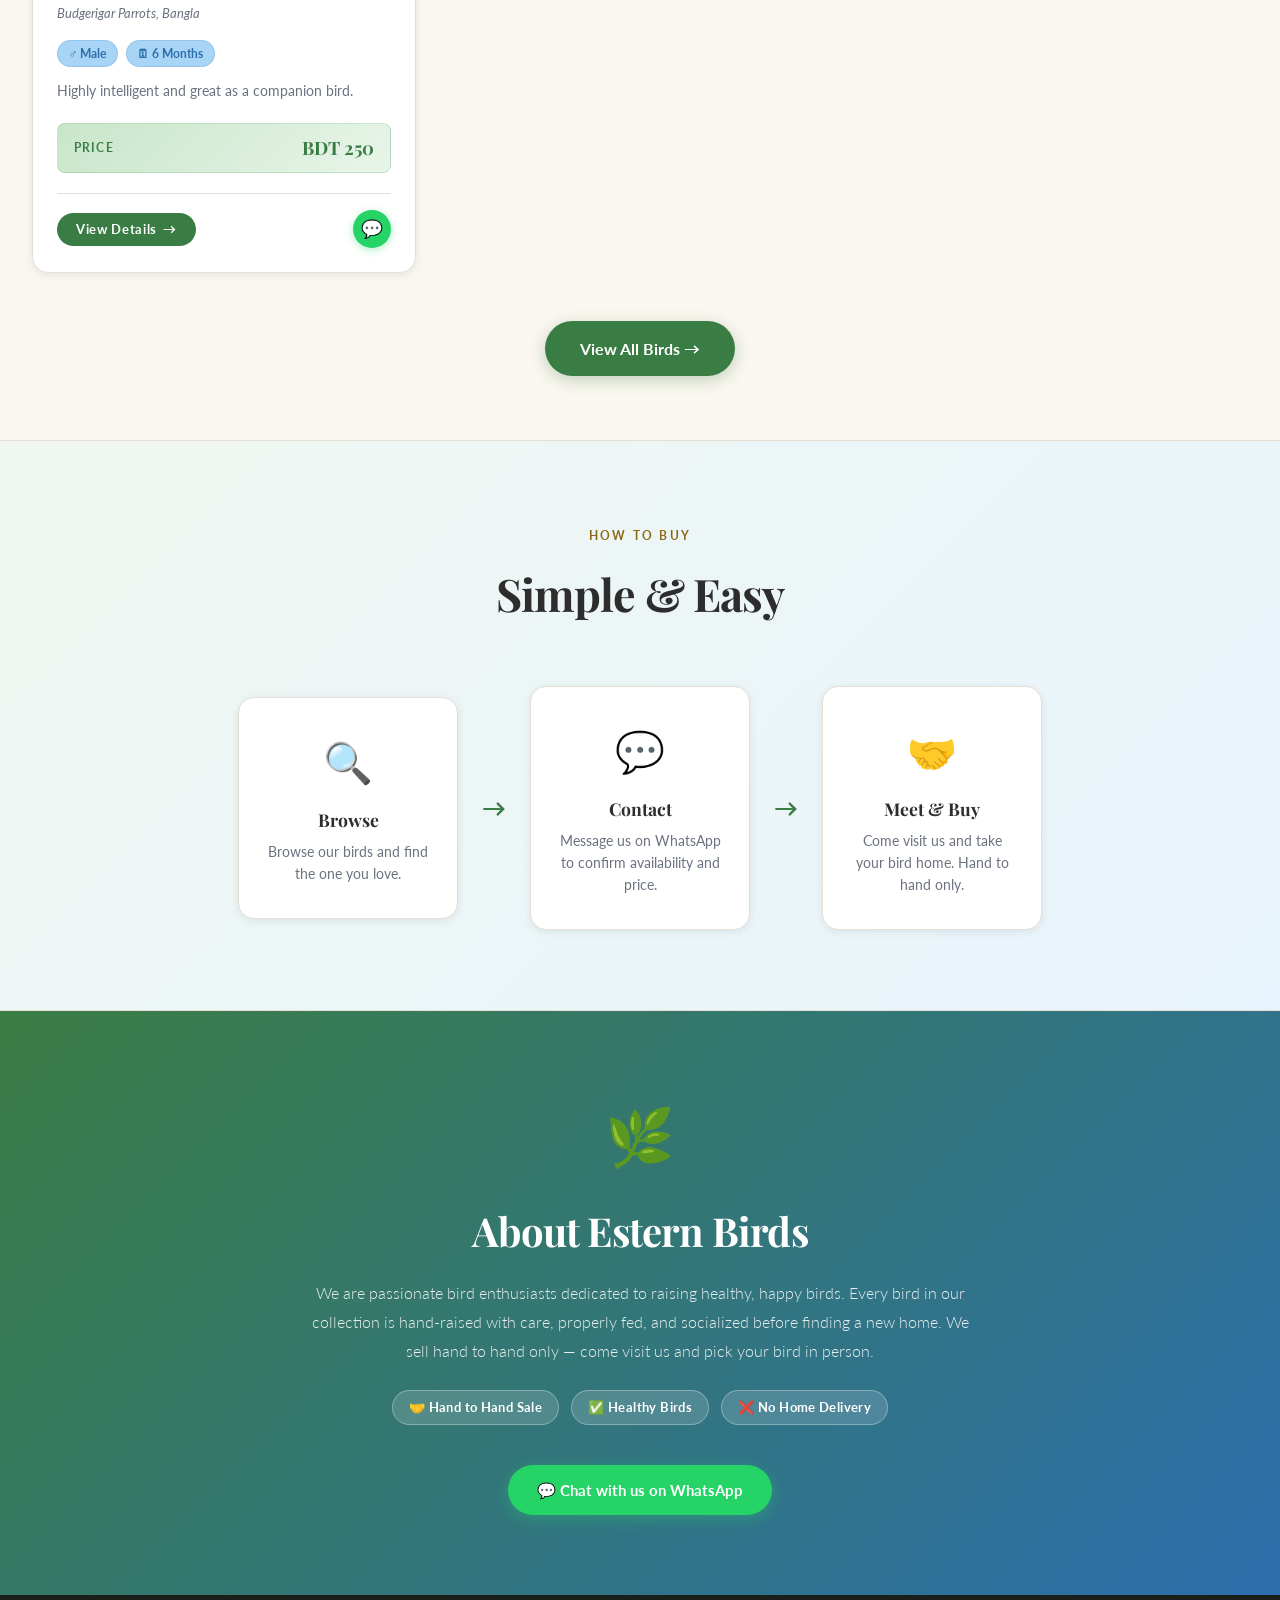
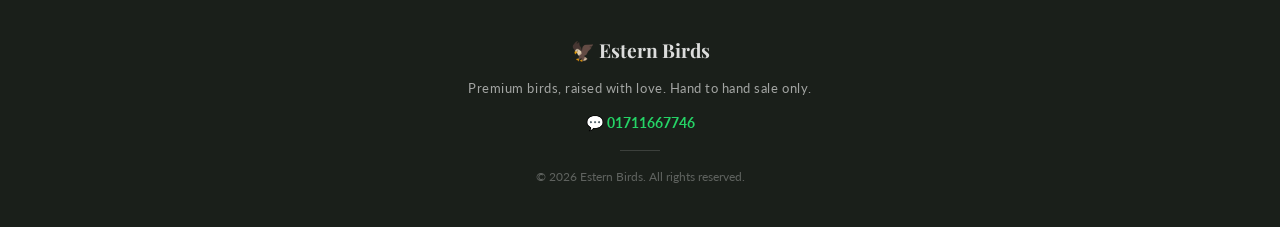
==== commit d6a577fe: "final cleanup — remove unused CSS, fix responsive overrides, fix optimizeUrl, clean bat files" ====
--- a/index.html
+++ b/index.html
@@ -44,6 +44,24 @@
 
   <!-- ===================== HERO ===================== -->
   <header class="hero" id="home">
+
+    <!-- Animated gradient orbs -->
+    <div class="hero__orbs" aria-hidden="true">
+      <div class="hero__orb hero__orb--1"></div>
+      <div class="hero__orb hero__orb--2"></div>
+      <div class="hero__orb hero__orb--3"></div>
+    </div>
+
+    <!-- Floating bird silhouettes -->
+    <div class="hero__birds" aria-hidden="true">
+      <svg class="hero__bird hero__bird--1" viewBox="0 0 100 40" fill="none" xmlns="http://www.w3.org/2000/svg"><path d="M0 20 Q25 0 50 20 Q75 40 100 20" stroke="currentColor" stroke-width="2.5" fill="none" stroke-linecap="round"/></svg>
+      <svg class="hero__bird hero__bird--2" viewBox="0 0 80 32" fill="none" xmlns="http://www.w3.org/2000/svg"><path d="M0 16 Q20 0 40 16 Q60 32 80 16" stroke="currentColor" stroke-width="2" fill="none" stroke-linecap="round"/></svg>
+      <svg class="hero__bird hero__bird--3" viewBox="0 0 60 24" fill="none" xmlns="http://www.w3.org/2000/svg"><path d="M0 12 Q15 0 30 12 Q45 24 60 12" stroke="currentColor" stroke-width="2" fill="none" stroke-linecap="round"/></svg>
+      <svg class="hero__bird hero__bird--4" viewBox="0 0 100 40" fill="none" xmlns="http://www.w3.org/2000/svg"><path d="M0 20 Q25 0 50 20 Q75 40 100 20" stroke="currentColor" stroke-width="2.5" fill="none" stroke-linecap="round"/></svg>
+      <svg class="hero__bird hero__bird--5" viewBox="0 0 70 28" fill="none" xmlns="http://www.w3.org/2000/svg"><path d="M0 14 Q17 0 35 14 Q52 28 70 14" stroke="currentColor" stroke-width="2" fill="none" stroke-linecap="round"/></svg>
+    </div>
+
+    <!-- Floating feathers -->
     <div class="hero__feathers" aria-hidden="true">
       <span class="hero__feather">🪶</span>
       <span class="hero__feather">🪶</span>
@@ -51,26 +69,29 @@
       <span class="hero__feather">🪶</span>
       <span class="hero__feather">🪶</span>
       <span class="hero__feather">🪶</span>
-    </div>
-
-    <span class="hero__eyebrow">Premium Bird Shop</span>
-    <h1 class="hero__title"><em>Estern</em> Birds</h1>
-    <p class="hero__tagline">
-      Discover our handpicked collection of exotic and local birds —
-      each one healthy, well-cared-for, and ready for a loving home.
-    </p>
-
-    <div class="hero__notice">
-      🤝 Hand to hand sale only &nbsp;·&nbsp; No home delivery
-    </div>
-
-    <div class="hero__actions">
-      <a href="birds.html" class="hero__cta">Browse All Birds →</a>
-      <a href="https://wa.me/8801711667746" target="_blank" rel="noopener noreferrer" class="hero__cta hero__cta--whatsapp">
-        💬 WhatsApp Us
-      </a>
-    </div>
-
+      <span class="hero__feather">🪶</span>
+    </div>
+
+    <!-- Glass card content -->
+    <div class="hero__glass">
+      <span class="hero__eyebrow">Premium Bird Shop</span>
+      <h1 class="hero__title"><em>Estern</em> Birds</h1>
+      <p class="hero__tagline">
+        Discover our handpicked collection of exotic and local birds —
+        each one healthy, well-cared-for, and ready for a loving home.
+      </p>
+      <div class="hero__notice">
+        🤝 Hand to hand sale only &nbsp;·&nbsp; No home delivery
+      </div>
+      <div class="hero__actions">
+        <a href="birds.html" class="hero__cta">Browse All Birds →</a>
+        <a href="https://wa.me/8801711667746" target="_blank" rel="noopener noreferrer" class="hero__cta hero__cta--whatsapp">
+          💬 WhatsApp Us
+        </a>
+      </div>
+    </div>
+
+    <!-- Stats bar -->
     <div class="hero__stats">
       <div class="hero__stat">
         <div class="hero__stat-number" id="stat-count">—</div>
@@ -175,15 +196,8 @@
   <div class="modal-overlay" id="modal-overlay" role="dialog" aria-modal="true"
        aria-labelledby="modal-bird-name" aria-hidden="true">
     <div class="modal">
-      <div class="modal__image-wrap" id="modal-media-wrap">
-        <video class="modal__video" id="modal-video" controls playsinline
-               style="display:none" preload="none">
-          Your browser does not support video.
-        </video>
-        <img class="modal__image" id="modal-image" src="" alt="" style="display:none" />
-        <div class="modal__placeholder" id="modal-placeholder" aria-hidden="true"></div>
-        <button class="modal__close" id="modal-close" aria-label="Close bird details">✕</button>
-      </div>
+      <!-- media area rebuilt by JS on each open -->
+      <div class="modal__image-wrap" id="modal-media-wrap"></div>
       <div class="modal__body">
         <div class="modal__id" id="modal-id"></div>
         <h2 class="modal__name" id="modal-bird-name"></h2>
--- a/styles.css
+++ b/styles.css
@@ -6,11 +6,9 @@
 
 /* ---------- CSS Custom Properties ---------- */
 :root {
-  --color-sky:        #5b9bd5;
   --color-sky-light:  #a8d4f5;
   --color-sky-dark:   #2c6fad;
   --color-forest:     #3a7d44;
-  --color-forest-mid: #5aaa68;
   --color-forest-light: #c8e6c9;
   --color-earth:      #8b6914;
   --color-earth-light:#f5e6c8;
@@ -24,7 +22,6 @@
   --font-body:    'Lato', 'Helvetica Neue', Arial, sans-serif;
 
   --shadow-sm:  0 2px 8px rgba(0,0,0,0.08);
-  --shadow-md:  0 6px 24px rgba(0,0,0,0.12);
   --shadow-lg:  0 16px 48px rgba(0,0,0,0.18);
   --radius-sm:  8px;
   --radius-md:  16px;
@@ -60,19 +57,6 @@
 a {
   color: inherit;
   text-decoration: none;
-}
-
-/* ---------- Static Background (no animation = faster paint) ---------- */
-body::before {
-  content: '';
-  position: fixed;
-  inset: 0;
-  z-index: -1;
-  background:
-    radial-gradient(ellipse 80% 60% at 20% 10%, rgba(91,155,213,0.10) 0%, transparent 60%),
-    radial-gradient(ellipse 60% 50% at 80% 90%, rgba(58,125,68,0.08) 0%, transparent 55%),
-    radial-gradient(ellipse 50% 40% at 60% 40%, rgba(245,230,200,0.15) 0%, transparent 50%);
-  will-change: auto;
 }
 
 /* ---------- Navigation ---------- */
@@ -237,21 +221,6 @@
   padding: 0.5rem 1rem;
 }
 
-/* ---------- Hero Notice ---------- */
-.hero__notice {
-  display: inline-flex;
-  align-items: center;
-  gap: 0.6rem;
-  background: var(--color-forest-light);
-  border: 1px solid rgba(58,125,68,0.25);
-  color: var(--color-forest);
-  font-size: 0.88rem;
-  font-weight: 700;
-  padding: 0.55rem 1.25rem;
-  border-radius: 100px;
-  margin-bottom: 2rem;
-}
-
 /* ---------- Featured Section ---------- */
 .featured {
   padding: 5rem 2rem 4rem;
@@ -356,18 +325,106 @@
   .how__step { max-width: 100%; }
 }
 
-/* ---------- Hero ---------- */
+/* ============================================================
+   HERO — rich animated background with glassmorphism
+   ============================================================ */
 .hero {
   position: relative;
+  min-height: 100vh;
   display: flex;
   flex-direction: column;
   align-items: center;
   justify-content: center;
   text-align: center;
-  padding: 7rem 2rem 6rem;
+  padding: 6rem 2rem 5rem;
   overflow: hidden;
-}
-
+  /* Deep nature gradient */
+  background:
+    linear-gradient(160deg,
+      #0a2e1a 0%,
+      #0d3d24 30%,
+      #0e4a2e 55%,
+      #0a3340 80%,
+      #061e2e 100%);
+}
+
+/* ---------- Orbs (large glowing blobs) ---------- */
+.hero__orbs {
+  position: absolute;
+  inset: 0;
+  pointer-events: none;
+  overflow: hidden;
+}
+
+.hero__orb {
+  position: absolute;
+  border-radius: 50%;
+  filter: blur(80px);
+  opacity: 0.35;
+}
+
+.hero__orb--1 {
+  width: 600px; height: 600px;
+  background: radial-gradient(circle, #2ecc71 0%, #27ae60 50%, transparent 70%);
+  top: -150px; left: -100px;
+  animation: orbFloat1 14s ease-in-out infinite alternate;
+}
+
+.hero__orb--2 {
+  width: 500px; height: 500px;
+  background: radial-gradient(circle, #3498db 0%, #2980b9 50%, transparent 70%);
+  bottom: -100px; right: -80px;
+  animation: orbFloat2 18s ease-in-out infinite alternate;
+}
+
+.hero__orb--3 {
+  width: 350px; height: 350px;
+  background: radial-gradient(circle, #f39c12 0%, #e67e22 50%, transparent 70%);
+  top: 40%; left: 55%;
+  animation: orbFloat3 12s ease-in-out infinite alternate;
+  opacity: 0.18;
+}
+
+@keyframes orbFloat1 {
+  0%   { transform: translate(0, 0) scale(1); }
+  100% { transform: translate(60px, 80px) scale(1.15); }
+}
+@keyframes orbFloat2 {
+  0%   { transform: translate(0, 0) scale(1); }
+  100% { transform: translate(-50px, -60px) scale(1.1); }
+}
+@keyframes orbFloat3 {
+  0%   { transform: translate(0, 0) scale(1); }
+  100% { transform: translate(-40px, 50px) scale(1.2); }
+}
+
+/* ---------- Flying bird silhouettes ---------- */
+.hero__birds {
+  position: absolute;
+  inset: 0;
+  pointer-events: none;
+  overflow: hidden;
+}
+
+.hero__bird {
+  position: absolute;
+  color: rgba(255,255,255,0.12);
+}
+
+.hero__bird--1 { width: 90px;  top: 15%; left: -100px;  animation: flyAcross 18s linear infinite; }
+.hero__bird--2 { width: 60px;  top: 28%; left: -70px;   animation: flyAcross 24s linear 4s infinite; }
+.hero__bird--3 { width: 45px;  top: 55%; left: -60px;   animation: flyAcross 20s linear 9s infinite; }
+.hero__bird--4 { width: 80px;  top: 70%; left: -90px;   animation: flyAcross 16s linear 2s infinite; }
+.hero__bird--5 { width: 55px;  top: 42%; left: -65px;   animation: flyAcross 22s linear 14s infinite; }
+
+@keyframes flyAcross {
+  0%   { transform: translateX(0) translateY(0); opacity: 0; }
+  5%   { opacity: 1; }
+  90%  { opacity: 1; }
+  100% { transform: translateX(calc(100vw + 150px)) translateY(-30px); opacity: 0; }
+}
+
+/* ---------- Floating feathers ---------- */
 .hero__feathers {
   position: absolute;
   inset: 0;
@@ -377,145 +434,217 @@
 
 .hero__feather {
   position: absolute;
-  font-size: 1.4rem;
-  opacity: 0.18;
-  animation: floatFeather linear infinite;
-}
-
-.hero__feather:nth-child(1)  { left: 8%;  top: 15%; animation-duration: 14s; animation-delay: 0s;   font-size: 1.8rem; }
-.hero__feather:nth-child(2)  { left: 22%; top: 70%; animation-duration: 18s; animation-delay: -4s;  font-size: 1.2rem; }
-.hero__feather:nth-child(3)  { left: 40%; top: 10%; animation-duration: 12s; animation-delay: -2s;  font-size: 2rem;   }
-.hero__feather:nth-child(4)  { left: 60%; top: 80%; animation-duration: 16s; animation-delay: -6s;  font-size: 1.5rem; }
-.hero__feather:nth-child(5)  { left: 78%; top: 20%; animation-duration: 20s; animation-delay: -8s;  font-size: 1.1rem; }
-.hero__feather:nth-child(6)  { left: 90%; top: 55%; animation-duration: 15s; animation-delay: -3s;  font-size: 1.7rem; }
-.hero__feather:nth-child(7)  { left: 5%;  top: 50%; animation-duration: 22s; animation-delay: -10s; font-size: 1.3rem; }
-.hero__feather:nth-child(8)  { left: 50%; top: 45%; animation-duration: 17s; animation-delay: -5s;  font-size: 0.9rem; }
-
-@keyframes floatFeather {
-  0%   { transform: translateY(0px) rotate(0deg);   opacity: 0.18; }
-  25%  { transform: translateY(-18px) rotate(8deg);  opacity: 0.25; }
-  50%  { transform: translateY(-8px) rotate(-5deg);  opacity: 0.18; }
-  75%  { transform: translateY(-22px) rotate(12deg); opacity: 0.22; }
-  100% { transform: translateY(0px) rotate(0deg);   opacity: 0.18; }
-}
-
+  font-size: 1.3rem;
+  opacity: 0;
+  animation: featherFall linear infinite;
+}
+
+.hero__feather:nth-child(1) { left: 10%; animation-duration: 12s; animation-delay: 0s;    font-size: 1.6rem; }
+.hero__feather:nth-child(2) { left: 25%; animation-duration: 16s; animation-delay: -3s;   font-size: 1.1rem; }
+.hero__feather:nth-child(3) { left: 42%; animation-duration: 14s; animation-delay: -7s;   font-size: 1.8rem; }
+.hero__feather:nth-child(4) { left: 60%; animation-duration: 18s; animation-delay: -11s;  font-size: 1.0rem; }
+.hero__feather:nth-child(5) { left: 75%; animation-duration: 13s; animation-delay: -5s;   font-size: 1.4rem; }
+.hero__feather:nth-child(6) { left: 88%; animation-duration: 20s; animation-delay: -15s;  font-size: 1.2rem; }
+.hero__feather:nth-child(7) { left: 5%;  animation-duration: 15s; animation-delay: -9s;   font-size: 1.7rem; }
+
+@keyframes featherFall {
+  0%   { transform: translateY(-60px) rotate(0deg);   opacity: 0; }
+  8%   { opacity: 0.5; }
+  85%  { opacity: 0.35; }
+  100% { transform: translateY(110vh) rotate(360deg); opacity: 0; }
+}
+
+/* ---------- Glass card ---------- */
+.hero__glass {
+  position: relative;
+  z-index: 2;
+  background: rgba(255, 255, 255, 0.07);
+  backdrop-filter: blur(20px);
+  -webkit-backdrop-filter: blur(20px);
+  border: 1px solid rgba(255, 255, 255, 0.15);
+  border-radius: 28px;
+  padding: 3.5rem 4rem;
+  max-width: 700px;
+  width: 100%;
+  box-shadow:
+    0 8px 32px rgba(0,0,0,0.35),
+    inset 0 1px 0 rgba(255,255,255,0.15);
+  animation: glassIn 0.9s cubic-bezier(0.22, 1, 0.36, 1) both;
+}
+
+@keyframes glassIn {
+  from { opacity: 0; transform: translateY(40px) scale(0.97); }
+  to   { opacity: 1; transform: translateY(0) scale(1); }
+}
+
+/* ---------- Hero text (all white on dark bg) ---------- */
 .hero__eyebrow {
   display: inline-block;
   font-family: var(--font-body);
-  font-size: 0.8rem;
-  font-weight: 700;
-  letter-spacing: 0.18em;
+  font-size: 0.75rem;
+  font-weight: 700;
+  letter-spacing: 0.22em;
   text-transform: uppercase;
-  color: var(--color-forest);
-  background: var(--color-forest-light);
-  padding: 0.35rem 1rem;
-  border-radius: 100px;
-  margin-bottom: 1.4rem;
+  color: #7defa1;
+  background: rgba(125, 239, 161, 0.12);
+  border: 1px solid rgba(125, 239, 161, 0.3);
+  padding: 0.35rem 1.1rem;
+  border-radius: 100px;
+  margin-bottom: 1.5rem;
+  animation: fadeSlideUp 0.7s 0.3s ease both;
 }
 
 .hero__title {
   font-family: var(--font-heading);
-  font-size: clamp(2.8rem, 7vw, 5.5rem);
-  font-weight: 700;
-  line-height: 1.1;
-  color: var(--color-text);
+  font-size: clamp(3rem, 8vw, 6rem);
+  font-weight: 700;
+  line-height: 1.05;
+  color: #ffffff;
   margin-bottom: 1.2rem;
-  letter-spacing: -0.02em;
+  letter-spacing: -0.03em;
+  animation: fadeSlideUp 0.7s 0.45s ease both;
 }
 
 .hero__title em {
   font-style: italic;
-  color: var(--color-forest);
+  background: linear-gradient(135deg, #7defa1 0%, #38d9a9 50%, #74c0fc 100%);
+  -webkit-background-clip: text;
+  -webkit-text-fill-color: transparent;
+  background-clip: text;
 }
 
 .hero__tagline {
-  font-size: clamp(1rem, 2.5vw, 1.25rem);
-  color: var(--color-text-muted);
-  max-width: 560px;
-  margin-bottom: 2.5rem;
+  font-size: clamp(0.95rem, 2.5vw, 1.15rem);
+  color: rgba(255,255,255,0.72);
+  max-width: 500px;
+  margin: 0 auto 1.8rem;
   font-weight: 300;
-  line-height: 1.7;
-}
-
-.hero__sale-note {
-  display: block;
-  margin-top: 0.75rem;
-  font-size: 0.95rem;
-  font-weight: 700;
-  color: var(--color-forest);
-  background: var(--color-forest-light);
-  padding: 0.4rem 1rem;
-  border-radius: 100px;
-  display: inline-block;
+  line-height: 1.8;
+  animation: fadeSlideUp 0.7s 0.58s ease both;
+}
+
+.hero__notice {
+  display: inline-flex;
+  align-items: center;
+  gap: 0.5rem;
+  background: rgba(255,255,255,0.08);
+  border: 1px solid rgba(255,255,255,0.18);
+  color: rgba(255,255,255,0.85);
+  font-size: 0.82rem;
+  font-weight: 600;
+  padding: 0.5rem 1.2rem;
+  border-radius: 100px;
+  margin-bottom: 2rem;
+  animation: fadeSlideUp 0.7s 0.68s ease both;
 }
 
 .hero__actions {
   display: flex;
-  gap: 1rem;
+  gap: 0.85rem;
   flex-wrap: wrap;
   justify-content: center;
+  animation: fadeSlideUp 0.7s 0.8s ease both;
 }
 
 .hero__cta {
   display: inline-flex;
   align-items: center;
   gap: 0.5rem;
-  background: var(--color-forest);
-  color: var(--color-white);
   font-family: var(--font-body);
   font-size: 0.95rem;
   font-weight: 700;
-  letter-spacing: 0.04em;
+  letter-spacing: 0.02em;
   padding: 0.85rem 2rem;
   border-radius: 100px;
   border: none;
   cursor: pointer;
-  transition: background var(--transition), transform var(--transition), box-shadow var(--transition);
-  box-shadow: 0 4px 16px rgba(58,125,68,0.35);
+  text-decoration: none;
+  transition: transform 0.25s ease, box-shadow 0.25s ease, background 0.25s ease;
+  /* Default — frosted glass */
+  background: rgba(255,255,255,0.92);
+  color: #0d3d24;
+  box-shadow: 0 4px 20px rgba(0,0,0,0.25);
 }
 
 .hero__cta:hover {
-  background: var(--color-sky-dark);
-  transform: translateY(-2px);
-  box-shadow: 0 8px 24px rgba(44,111,173,0.35);
+  transform: translateY(-3px);
+  box-shadow: 0 10px 30px rgba(0,0,0,0.35);
+  background: #ffffff;
 }
 
 .hero__cta--whatsapp {
   background: #25d366;
-  box-shadow: 0 4px 16px rgba(37,211,102,0.35);
+  color: #fff;
+  box-shadow: 0 4px 20px rgba(37,211,102,0.4);
 }
 
 .hero__cta--whatsapp:hover {
-  background: #1ebe5d;
-  box-shadow: 0 8px 24px rgba(37,211,102,0.4);
-}
-
+  background: #20c55c;
+  box-shadow: 0 10px 30px rgba(37,211,102,0.55);
+}
+
+/* ---------- Stats bar ---------- */
 .hero__stats {
-  display: flex;
-  gap: 3rem;
-  margin-top: 4rem;
-  padding-top: 2.5rem;
-  border-top: 1px solid var(--color-border);
+  position: relative;
+  z-index: 2;
+  display: flex;
+  gap: 0;
+  margin-top: 2.5rem;
+  background: rgba(255,255,255,0.07);
+  backdrop-filter: blur(16px);
+  -webkit-backdrop-filter: blur(16px);
+  border: 1px solid rgba(255,255,255,0.12);
+  border-radius: 20px;
+  overflow: hidden;
+  animation: fadeSlideUp 0.7s 1s ease both;
+  box-shadow: 0 4px 24px rgba(0,0,0,0.25);
 }
 
 .hero__stat {
+  flex: 1;
   text-align: center;
-}
+  padding: 1.25rem 2rem;
+  border-right: 1px solid rgba(255,255,255,0.08);
+  transition: background 0.2s;
+}
+
+.hero__stat:last-child { border-right: none; }
+.hero__stat:hover { background: rgba(255,255,255,0.06); }
 
 .hero__stat-number {
   font-family: var(--font-heading);
   font-size: 2rem;
   font-weight: 700;
-  color: var(--color-forest);
+  color: #7defa1;
   line-height: 1;
 }
 
 .hero__stat-label {
-  font-size: 0.8rem;
-  color: var(--color-text-muted);
+  font-size: 0.72rem;
+  color: rgba(255,255,255,0.55);
   text-transform: uppercase;
-  letter-spacing: 0.1em;
-  margin-top: 0.3rem;
+  letter-spacing: 0.12em;
+  margin-top: 0.35rem;
+}
+
+/* ---------- Entrance animations ---------- */
+@keyframes fadeSlideUp {
+  from { opacity: 0; transform: translateY(24px); }
+  to   { opacity: 1; transform: translateY(0); }
+}
+
+/* ---------- Responsive ---------- */
+@media (max-width: 640px) {
+  .hero__glass {
+    padding: 2.5rem 1.75rem;
+    border-radius: 20px;
+  }
+  .hero__stats {
+    flex-direction: column;
+    gap: 0;
+  }
+  .hero__stat { border-right: none; border-bottom: 1px solid rgba(255,255,255,0.08); }
+  .hero__stat:last-child { border-bottom: none; }
 }
 
 /* ---------- Gallery Section ---------- */
@@ -596,10 +725,15 @@
   width: 100%;
   height: 100%;
   object-fit: cover;
-  transition: transform 0.5s cubic-bezier(0.4, 0, 0.2, 1);
-}
-
-.bird-card:hover .bird-card__image {
+  transition: transform 0.5s cubic-bezier(0.4, 0, 0.2, 1), opacity 0.3s ease;
+  opacity: 0.01; /* almost invisible until loaded, avoids flash of broken img icon */
+}
+
+.bird-card__image.is-loaded {
+  opacity: 1;
+}
+
+.bird-card:hover .bird-card__image.is-loaded {
   transform: scale(1.06);
 }
 
@@ -612,6 +746,8 @@
   justify-content: center;
   gap: 0.6rem;
   background: linear-gradient(135deg, var(--color-forest-light) 0%, var(--color-sky-light) 100%);
+  transition: opacity 0.3s ease;
+  z-index: 1;
 }
 
 .bird-card__placeholder-icon {
@@ -680,26 +816,6 @@
   overflow: hidden;
 }
 
-.bird-card__fun-fact {
-  display: flex;
-  gap: 0.5rem;
-  align-items: flex-start;
-  background: var(--color-earth-light);
-  border-left: 3px solid var(--color-earth);
-  border-radius: 0 var(--radius-sm) var(--radius-sm) 0;
-  padding: 0.65rem 0.85rem;
-  margin-bottom: 1.25rem;
-  font-size: 0.8rem;
-  color: var(--color-earth);
-  line-height: 1.5;
-}
-
-.bird-card__fun-fact-icon {
-  flex-shrink: 0;
-  font-size: 0.9rem;
-  margin-top: 0.05rem;
-}
-
 /* ---------- Price Row ---------- */
 .bird-card__price-row {
   display: flex;
@@ -787,11 +903,6 @@
   box-shadow: 0 4px 14px rgba(37,211,102,0.5);
 }
 
-.bird-card__icon {
-  font-size: 1.4rem;
-  line-height: 1;
-}
-
 /* ---------- Loading State ---------- */
 .loading-state {
   grid-column: 1 / -1;
@@ -815,15 +926,6 @@
 
 @keyframes spin {
   to { transform: rotate(360deg); }
-}
-
-/* ---------- Modal Video Player ---------- */
-.modal__video {
-  width: 100%;
-  height: 100%;
-  object-fit: cover;
-  background: #000;
-  display: block;
 }
 
 /* ---------- Bird Card ID ---------- */
@@ -1266,14 +1368,6 @@
     gap: 1.2rem;
   }
 
-  .hero {
-    padding: 5rem 1.5rem 4rem;
-  }
-
-  .hero__stats {
-    gap: 2rem;
-  }
-
   .gallery {
     padding: 3.5rem 1.25rem 4rem;
   }
@@ -1293,12 +1387,6 @@
     display: none;
   }
 
-  .hero__stats {
-    flex-direction: column;
-    gap: 1.2rem;
-    align-items: center;
-  }
-
   .bird-grid {
     grid-template-columns: 1fr;
   }
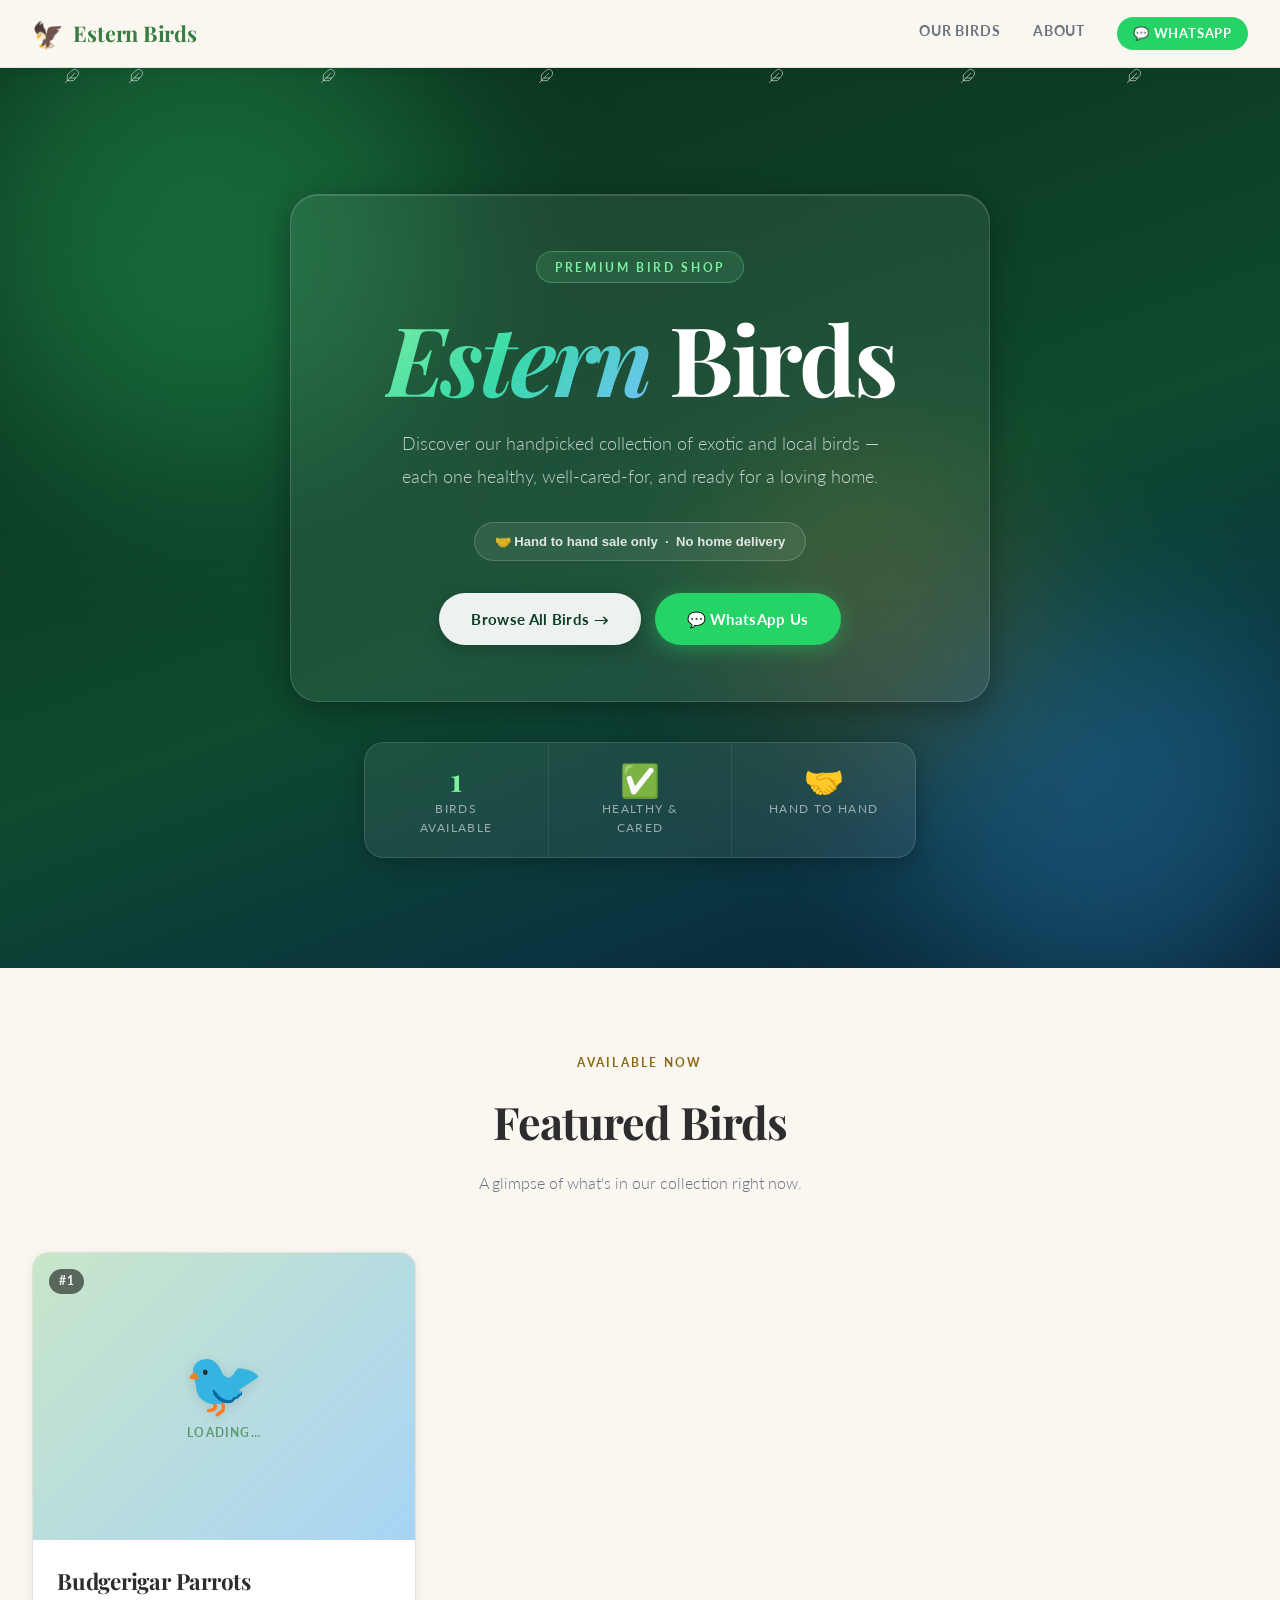
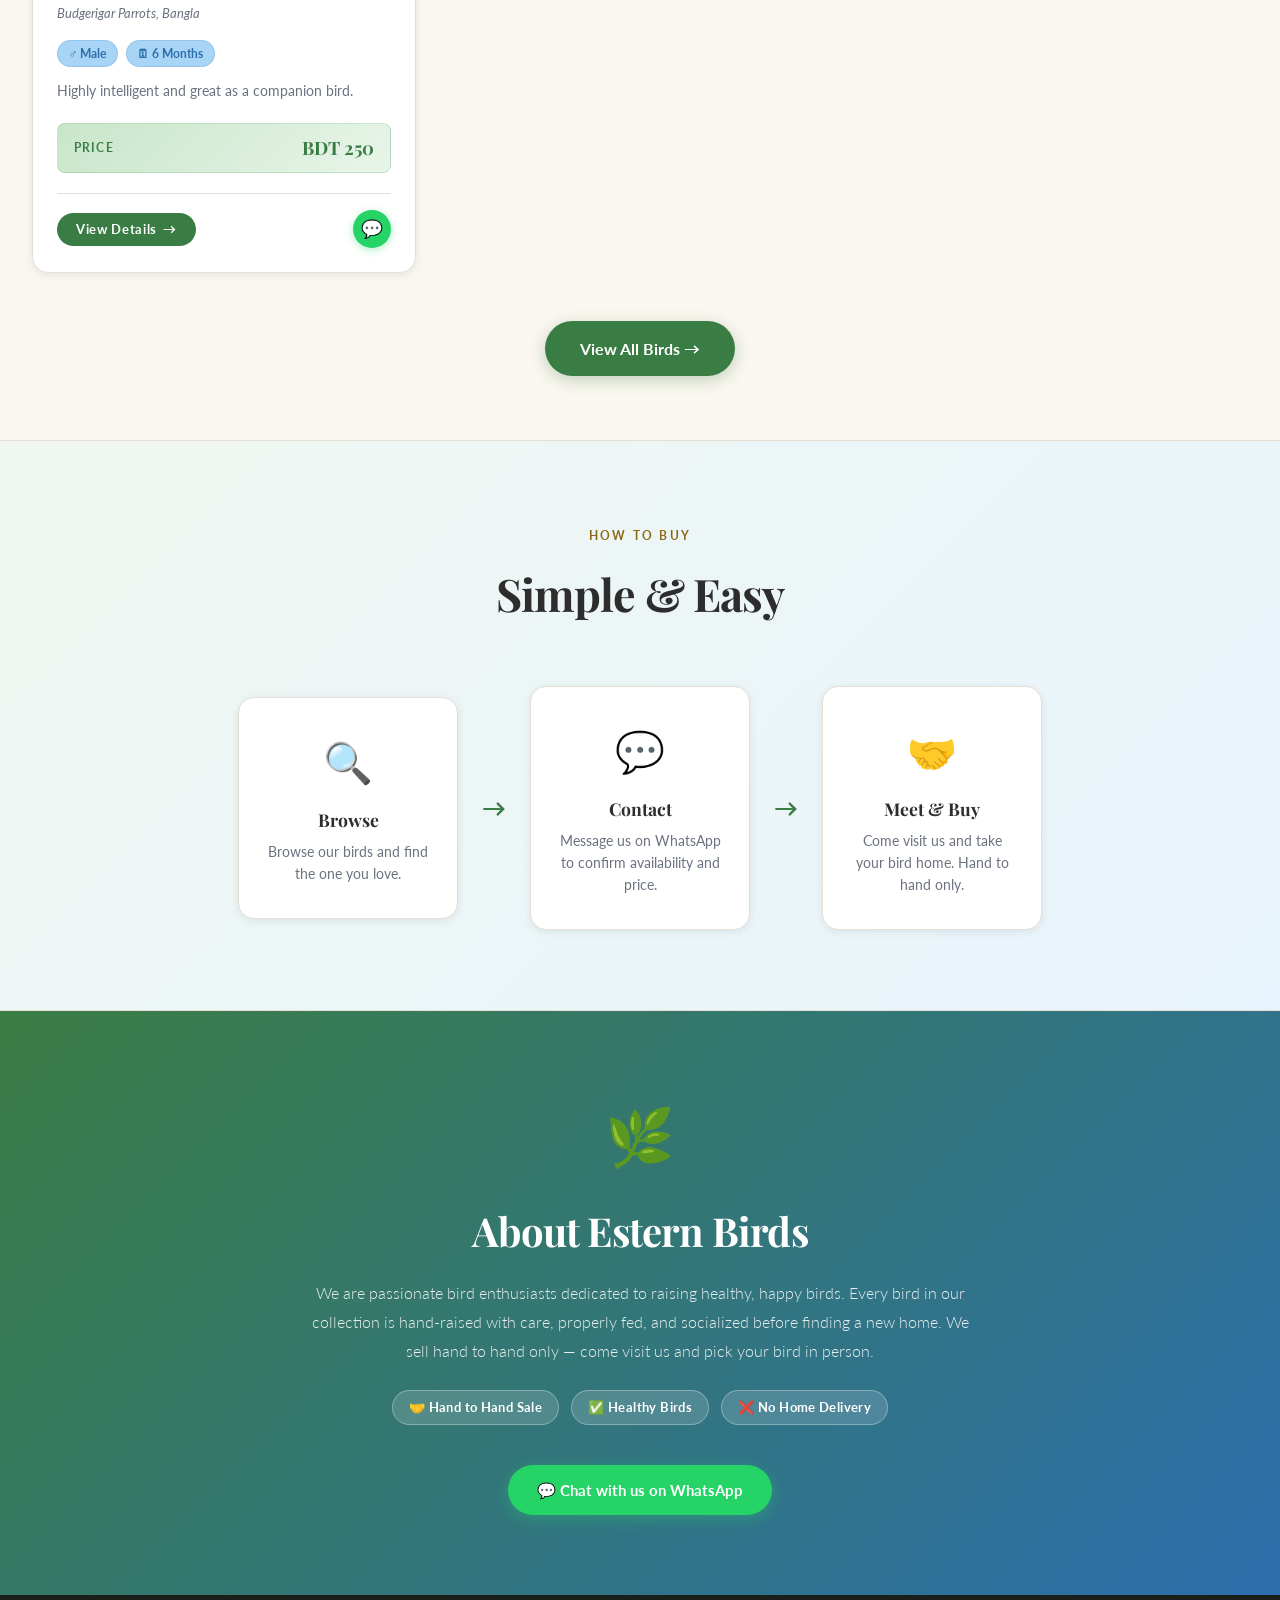
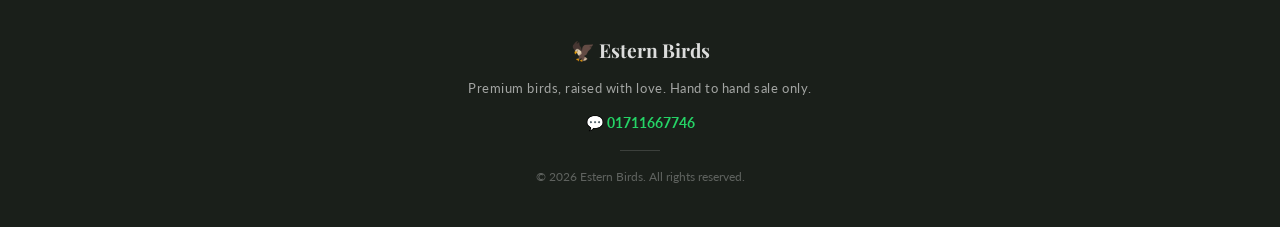
==== commit ee24690f: "Fix feather animation with SVG, sharper mobile images, better mobile grid layout" ====
--- a/index.html
+++ b/index.html
@@ -5,6 +5,7 @@
   <meta name="viewport" content="width=device-width, initial-scale=1.0" />
   <meta name="description" content="Estern Birds — premium exotic and local birds for sale. Hand to hand sale only. Contact us on WhatsApp: 01711667746." />
   <title>Estern Birds — Premium Bird Shop</title>
+  <link rel="icon" type="image/svg+xml" href="data:image/svg+xml,%3Csvg xmlns='http://www.w3.org/2000/svg' viewBox='0 0 120 120'%3E%3Ccircle cx='60' cy='60' r='55' fill='%233a7d44' stroke='%23faf7f0' stroke-width='4'/%3E%3Ctext x='60' y='78' font-size='70' text-anchor='middle'%3E🦅%3C/text%3E%3C/svg%3E" />
 
   <!-- DNS prefetch for external resources -->
   <link rel="dns-prefetch" href="https://fonts.googleapis.com" />
@@ -63,13 +64,13 @@
 
     <!-- Floating feathers -->
     <div class="hero__feathers" aria-hidden="true">
-      <span class="hero__feather">🪶</span>
-      <span class="hero__feather">🪶</span>
-      <span class="hero__feather">🪶</span>
-      <span class="hero__feather">🪶</span>
-      <span class="hero__feather">🪶</span>
-      <span class="hero__feather">🪶</span>
-      <span class="hero__feather">🪶</span>
+      <span class="hero__feather"><svg xmlns="http://www.w3.org/2000/svg" viewBox="0 0 24 24" fill="none" stroke="currentColor" stroke-width="1.5" stroke-linecap="round" stroke-linejoin="round" style="width:1em;height:1em;display:block;"><path d="M20.24 12.24a6 6 0 0 0-8.49-8.49L5 10.5V19h8.5z"></path><line x1="16" y1="8" x2="2" y2="22"></line><line x1="17.5" y1="15" x2="9" y2="15"></line></svg></span>
+      <span class="hero__feather"><svg xmlns="http://www.w3.org/2000/svg" viewBox="0 0 24 24" fill="none" stroke="currentColor" stroke-width="1.5" stroke-linecap="round" stroke-linejoin="round" style="width:1em;height:1em;display:block;"><path d="M20.24 12.24a6 6 0 0 0-8.49-8.49L5 10.5V19h8.5z"></path><line x1="16" y1="8" x2="2" y2="22"></line><line x1="17.5" y1="15" x2="9" y2="15"></line></svg></span>
+      <span class="hero__feather"><svg xmlns="http://www.w3.org/2000/svg" viewBox="0 0 24 24" fill="none" stroke="currentColor" stroke-width="1.5" stroke-linecap="round" stroke-linejoin="round" style="width:1em;height:1em;display:block;"><path d="M20.24 12.24a6 6 0 0 0-8.49-8.49L5 10.5V19h8.5z"></path><line x1="16" y1="8" x2="2" y2="22"></line><line x1="17.5" y1="15" x2="9" y2="15"></line></svg></span>
+      <span class="hero__feather"><svg xmlns="http://www.w3.org/2000/svg" viewBox="0 0 24 24" fill="none" stroke="currentColor" stroke-width="1.5" stroke-linecap="round" stroke-linejoin="round" style="width:1em;height:1em;display:block;"><path d="M20.24 12.24a6 6 0 0 0-8.49-8.49L5 10.5V19h8.5z"></path><line x1="16" y1="8" x2="2" y2="22"></line><line x1="17.5" y1="15" x2="9" y2="15"></line></svg></span>
+      <span class="hero__feather"><svg xmlns="http://www.w3.org/2000/svg" viewBox="0 0 24 24" fill="none" stroke="currentColor" stroke-width="1.5" stroke-linecap="round" stroke-linejoin="round" style="width:1em;height:1em;display:block;"><path d="M20.24 12.24a6 6 0 0 0-8.49-8.49L5 10.5V19h8.5z"></path><line x1="16" y1="8" x2="2" y2="22"></line><line x1="17.5" y1="15" x2="9" y2="15"></line></svg></span>
+      <span class="hero__feather"><svg xmlns="http://www.w3.org/2000/svg" viewBox="0 0 24 24" fill="none" stroke="currentColor" stroke-width="1.5" stroke-linecap="round" stroke-linejoin="round" style="width:1em;height:1em;display:block;"><path d="M20.24 12.24a6 6 0 0 0-8.49-8.49L5 10.5V19h8.5z"></path><line x1="16" y1="8" x2="2" y2="22"></line><line x1="17.5" y1="15" x2="9" y2="15"></line></svg></span>
+      <span class="hero__feather"><svg xmlns="http://www.w3.org/2000/svg" viewBox="0 0 24 24" fill="none" stroke="currentColor" stroke-width="1.5" stroke-linecap="round" stroke-linejoin="round" style="width:1em;height:1em;display:block;"><path d="M20.24 12.24a6 6 0 0 0-8.49-8.49L5 10.5V19h8.5z"></path><line x1="16" y1="8" x2="2" y2="22"></line><line x1="17.5" y1="15" x2="9" y2="15"></line></svg></span>
     </div>
 
     <!-- Glass card content -->
--- a/styles.css
+++ b/styles.css
@@ -404,6 +404,7 @@
   inset: 0;
   pointer-events: none;
   overflow: hidden;
+  z-index: 3; /* above glass card */
 }
 
 .hero__bird {
@@ -430,28 +431,41 @@
   inset: 0;
   pointer-events: none;
   overflow: hidden;
+  z-index: 1; /* behind glass card on desktop */
 }
 
 .hero__feather {
   position: absolute;
-  font-size: 1.3rem;
-  opacity: 0;
+  width: 26px;
+  height: 26px;
+  color: rgba(255,255,255,0.55);
   animation: featherFall linear infinite;
 }
 
-.hero__feather:nth-child(1) { left: 10%; animation-duration: 12s; animation-delay: 0s;    font-size: 1.6rem; }
-.hero__feather:nth-child(2) { left: 25%; animation-duration: 16s; animation-delay: -3s;   font-size: 1.1rem; }
-.hero__feather:nth-child(3) { left: 42%; animation-duration: 14s; animation-delay: -7s;   font-size: 1.8rem; }
-.hero__feather:nth-child(4) { left: 60%; animation-duration: 18s; animation-delay: -11s;  font-size: 1.0rem; }
-.hero__feather:nth-child(5) { left: 75%; animation-duration: 13s; animation-delay: -5s;   font-size: 1.4rem; }
-.hero__feather:nth-child(6) { left: 88%; animation-duration: 20s; animation-delay: -15s;  font-size: 1.2rem; }
-.hero__feather:nth-child(7) { left: 5%;  animation-duration: 15s; animation-delay: -9s;   font-size: 1.7rem; }
+.hero__feather:nth-child(1) { left: 10%; animation-duration: 12s; animation-delay: 0s;    width: 32px; height: 32px; }
+.hero__feather:nth-child(2) { left: 25%; animation-duration: 16s; animation-delay: -3s;   width: 22px; height: 22px; }
+.hero__feather:nth-child(3) { left: 42%; animation-duration: 14s; animation-delay: -7s;   width: 36px; height: 36px; }
+.hero__feather:nth-child(4) { left: 60%; animation-duration: 18s; animation-delay: -11s;  width: 20px; height: 20px; }
+.hero__feather:nth-child(5) { left: 75%; animation-duration: 13s; animation-delay: -5s;   width: 28px; height: 28px; }
+.hero__feather:nth-child(6) { left: 88%; animation-duration: 20s; animation-delay: -15s;  width: 24px; height: 24px; }
+.hero__feather:nth-child(7) { left: 5%;  animation-duration: 15s; animation-delay: -9s;   width: 34px; height: 34px; }
 
 @keyframes featherFall {
   0%   { transform: translateY(-60px) rotate(0deg);   opacity: 0; }
-  8%   { opacity: 0.5; }
-  85%  { opacity: 0.35; }
+  8%   { opacity: 0.6; }
+  85%  { opacity: 0.4; }
   100% { transform: translateY(110vh) rotate(360deg); opacity: 0; }
+}
+
+/* Respect reduced-motion preference — keep feathers visible but static */
+@media (prefers-reduced-motion: reduce) {
+  .hero__feather {
+    animation: none;
+    opacity: 0.15;
+    transform: translateY(30%);
+  }
+  .hero__bird { animation: none; opacity: 0.08; }
+  .hero__orb  { animation: none; }
 }
 
 /* ---------- Glass card ---------- */
@@ -647,6 +661,184 @@
   .hero__stat:last-child { border-bottom: none; }
 }
 
+/* ---------- Filter Bar ---------- */
+.filters {
+  max-width: 1280px;
+  margin: 0 auto 2.5rem;
+  padding: 0 2rem;
+  display: flex;
+  flex-direction: column;
+  gap: 1rem;
+}
+
+.filters__search-wrap {
+  position: relative;
+  display: flex;
+  align-items: center;
+}
+
+.filters__search-icon {
+  position: absolute;
+  left: 1rem;
+  font-size: 1rem;
+  pointer-events: none;
+  opacity: 0.5;
+}
+
+.filters__search {
+  width: 100%;
+  padding: 0.85rem 3rem 0.85rem 2.8rem;
+  font-family: var(--font-body);
+  font-size: 0.95rem;
+  color: var(--color-text);
+  background: var(--color-white);
+  border: 1.5px solid var(--color-border);
+  border-radius: 100px;
+  outline: none;
+  transition: border-color var(--transition), box-shadow var(--transition);
+  box-shadow: var(--shadow-sm);
+}
+
+.filters__search:focus {
+  border-color: var(--color-forest);
+  box-shadow: 0 0 0 3px rgba(58,125,68,0.15);
+}
+
+.filters__search::placeholder { color: var(--color-text-muted); }
+
+.filters__search-clear {
+  position: absolute;
+  right: 0.75rem;
+  background: none;
+  border: none;
+  cursor: pointer;
+  color: var(--color-text-muted);
+  font-size: 0.9rem;
+  padding: 0.25rem 0.5rem;
+  border-radius: 50%;
+  transition: color var(--transition), background var(--transition);
+}
+
+.filters__search-clear:hover {
+  color: var(--color-text);
+  background: var(--color-border);
+}
+
+.filters__chips {
+  display: flex;
+  flex-wrap: wrap;
+  gap: 0.5rem;
+  align-items: center;
+}
+
+.filters__chip {
+  display: inline-flex;
+  align-items: center;
+  gap: 0.3rem;
+  padding: 0.4rem 1rem;
+  font-family: var(--font-body);
+  font-size: 0.82rem;
+  font-weight: 700;
+  border-radius: 100px;
+  border: 1.5px solid var(--color-border);
+  background: var(--color-white);
+  color: var(--color-text-muted);
+  cursor: pointer;
+  transition: all var(--transition);
+  white-space: nowrap;
+  box-shadow: var(--shadow-sm);
+}
+
+.filters__chip:hover {
+  border-color: var(--color-forest);
+  color: var(--color-forest);
+  background: var(--color-forest-light);
+}
+
+.filters__chip--active {
+  background: var(--color-forest);
+  color: var(--color-white);
+  border-color: var(--color-forest);
+  box-shadow: 0 2px 8px rgba(58,125,68,0.3);
+}
+
+.filters__chip--active:hover {
+  background: var(--color-forest);
+  color: var(--color-white);
+}
+
+/* Secondary chips (gender) — sky blue accent */
+.filters__chip--secondary.filters__chip--active {
+  background: var(--color-sky-dark);
+  border-color: var(--color-sky-dark);
+  box-shadow: 0 2px 8px rgba(44,111,173,0.3);
+}
+
+.filters__chip--secondary:hover {
+  border-color: var(--color-sky-dark);
+  color: var(--color-sky-dark);
+  background: var(--color-sky-light);
+}
+
+.filters__result-count {
+  font-size: 0.82rem;
+  color: var(--color-text-muted);
+  padding-left: 0.25rem;
+}
+
+.filters__no-results {
+  text-align: center;
+  padding: 4rem 2rem;
+  max-width: 1280px;
+  margin: 0 auto;
+}
+
+.filters__no-results span {
+  font-size: 3rem;
+  display: block;
+  margin-bottom: 1rem;
+}
+
+.filters__no-results p {
+  font-size: 1rem;
+  color: var(--color-text-muted);
+  margin-bottom: 1.5rem;
+}
+
+.filters__reset {
+  display: inline-flex;
+  align-items: center;
+  gap: 0.4rem;
+  background: var(--color-forest);
+  color: var(--color-white);
+  font-family: var(--font-body);
+  font-size: 0.88rem;
+  font-weight: 700;
+  padding: 0.6rem 1.4rem;
+  border-radius: 100px;
+  border: none;
+  cursor: pointer;
+  transition: background var(--transition), transform var(--transition);
+}
+
+.filters__reset:hover {
+  background: var(--color-sky-dark);
+  transform: translateY(-1px);
+}
+
+@media (max-width: 600px) {
+  .filters { padding: 0 1rem; }
+  .filters__chips {
+    flex-wrap: nowrap;
+    overflow-x: auto;
+    -webkit-overflow-scrolling: touch;
+    scrollbar-width: none;
+    padding-bottom: 4px;
+  }
+  .filters__chips::-webkit-scrollbar { display: none; }
+  .filters__chip { font-size: 0.78rem; padding: 0.35rem 0.85rem; flex-shrink: 0; }
+}
+
 /* ---------- Gallery Section ---------- */
 .gallery {
   padding: 5rem 2rem 6rem;
@@ -1059,20 +1251,7 @@
   background: linear-gradient(135deg, var(--color-forest-light) 0%, var(--color-sky-light) 100%);
 }
 
-.modal__image {
-  width: 100%;
-  height: 100%;
-  object-fit: cover;
-}
-
-.modal__placeholder {
-  position: absolute;
-  inset: 0;
-  display: flex;
-  align-items: center;
-  justify-content: center;
-  font-size: 6rem;
-}
+/* .modal__image and .modal__placeholder are not used — modal injects inline styles via JS */
 
 .modal__close {
   position: absolute;
@@ -1373,7 +1552,7 @@
   }
 
   .bird-grid {
-    grid-template-columns: 1fr;
+    grid-template-columns: repeat(auto-fill, minmax(280px, 1fr));
     gap: 1.5rem;
   }
 
@@ -1383,11 +1562,8 @@
 }
 
 @media (max-width: 480px) {
-  .navbar__links {
+  /* Hide text nav links but keep WhatsApp button */
+  .navbar__links li:not(:last-child) {
     display: none;
   }
-
-  .bird-grid {
-    grid-template-columns: 1fr;
-  }
-}
+}
